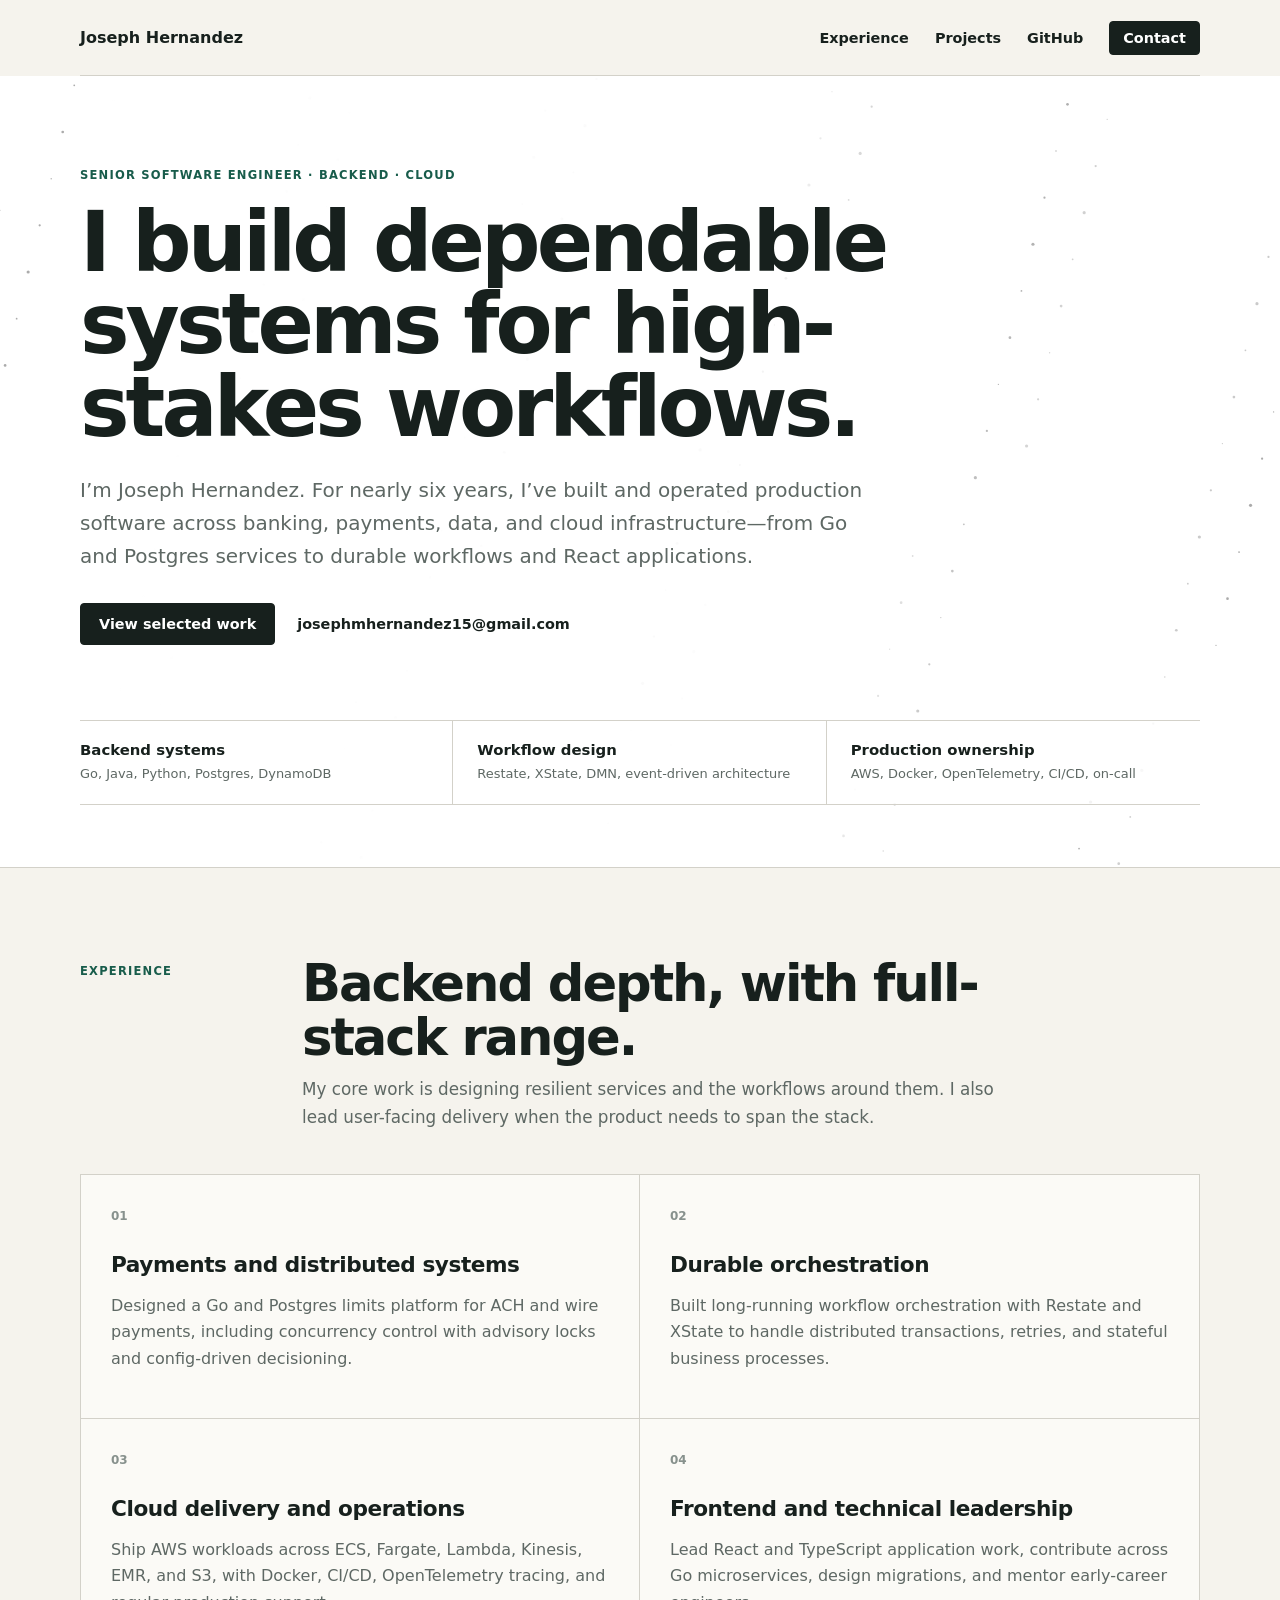
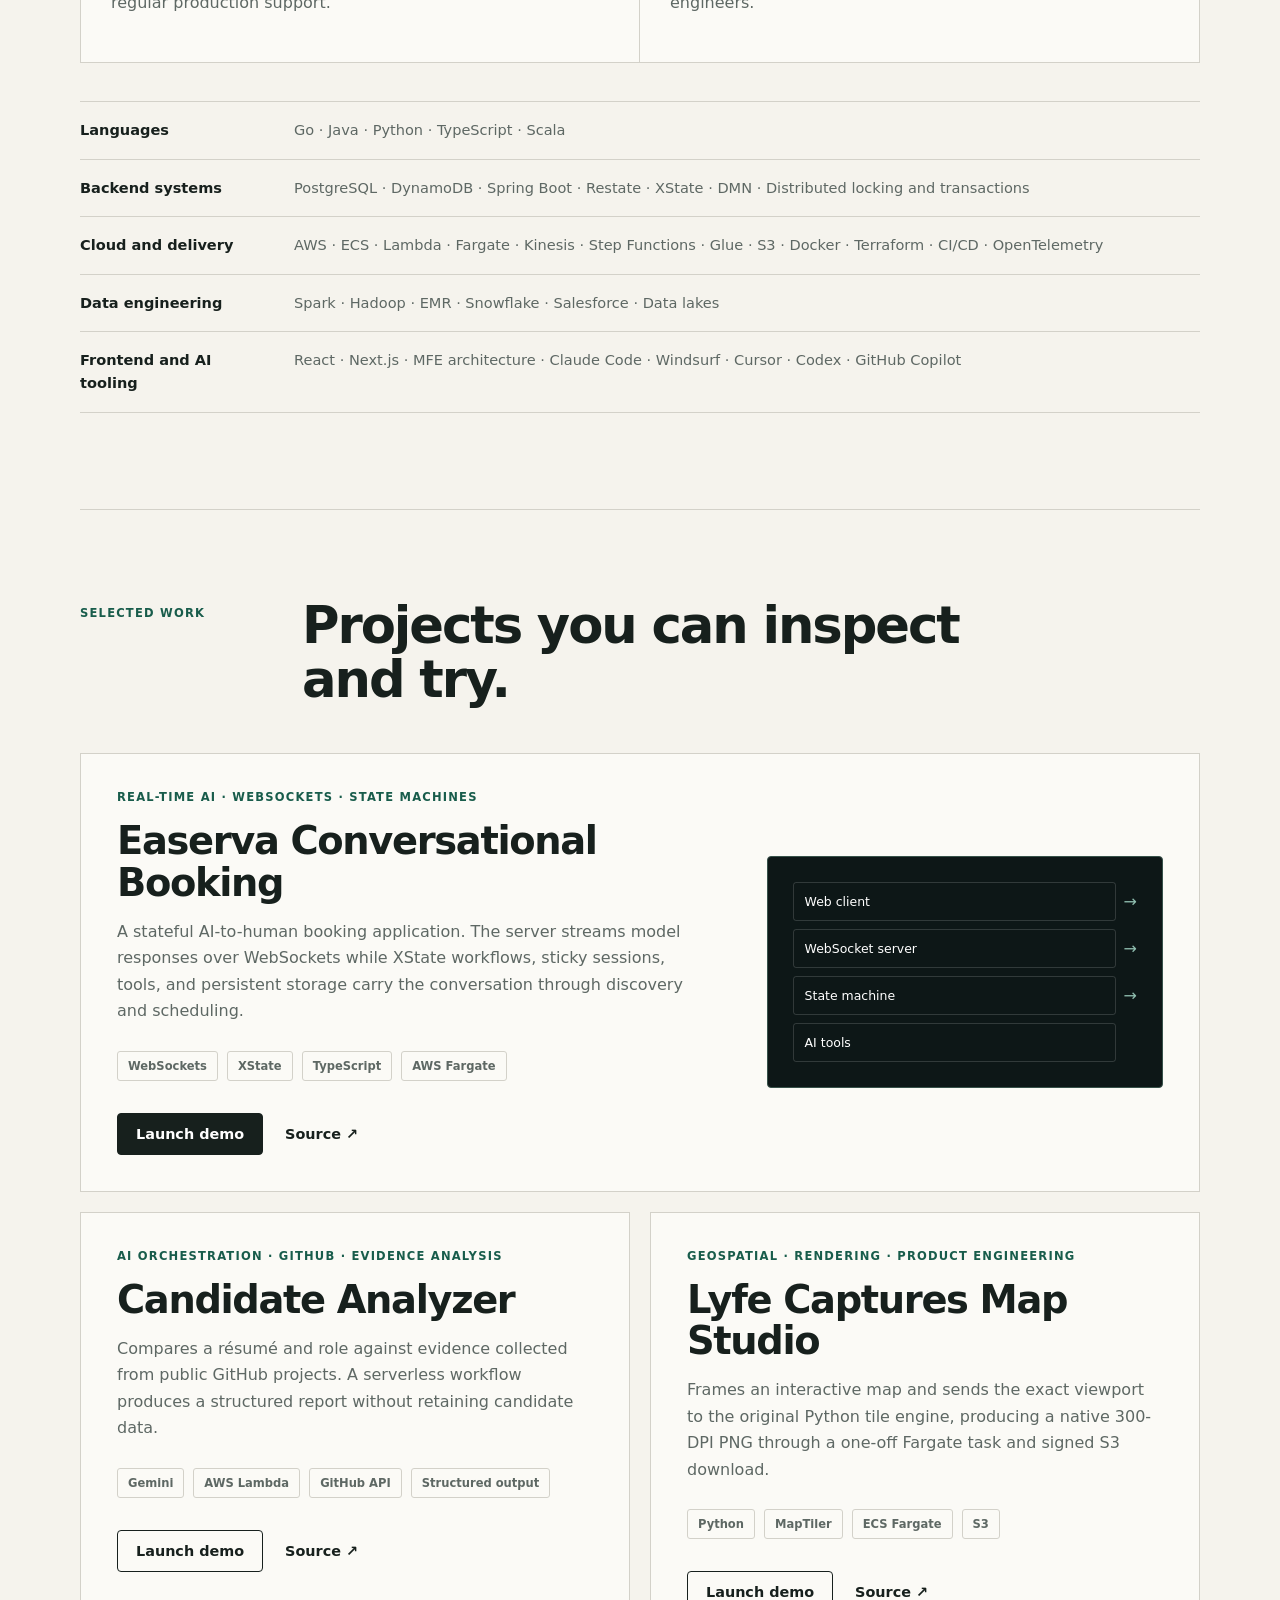
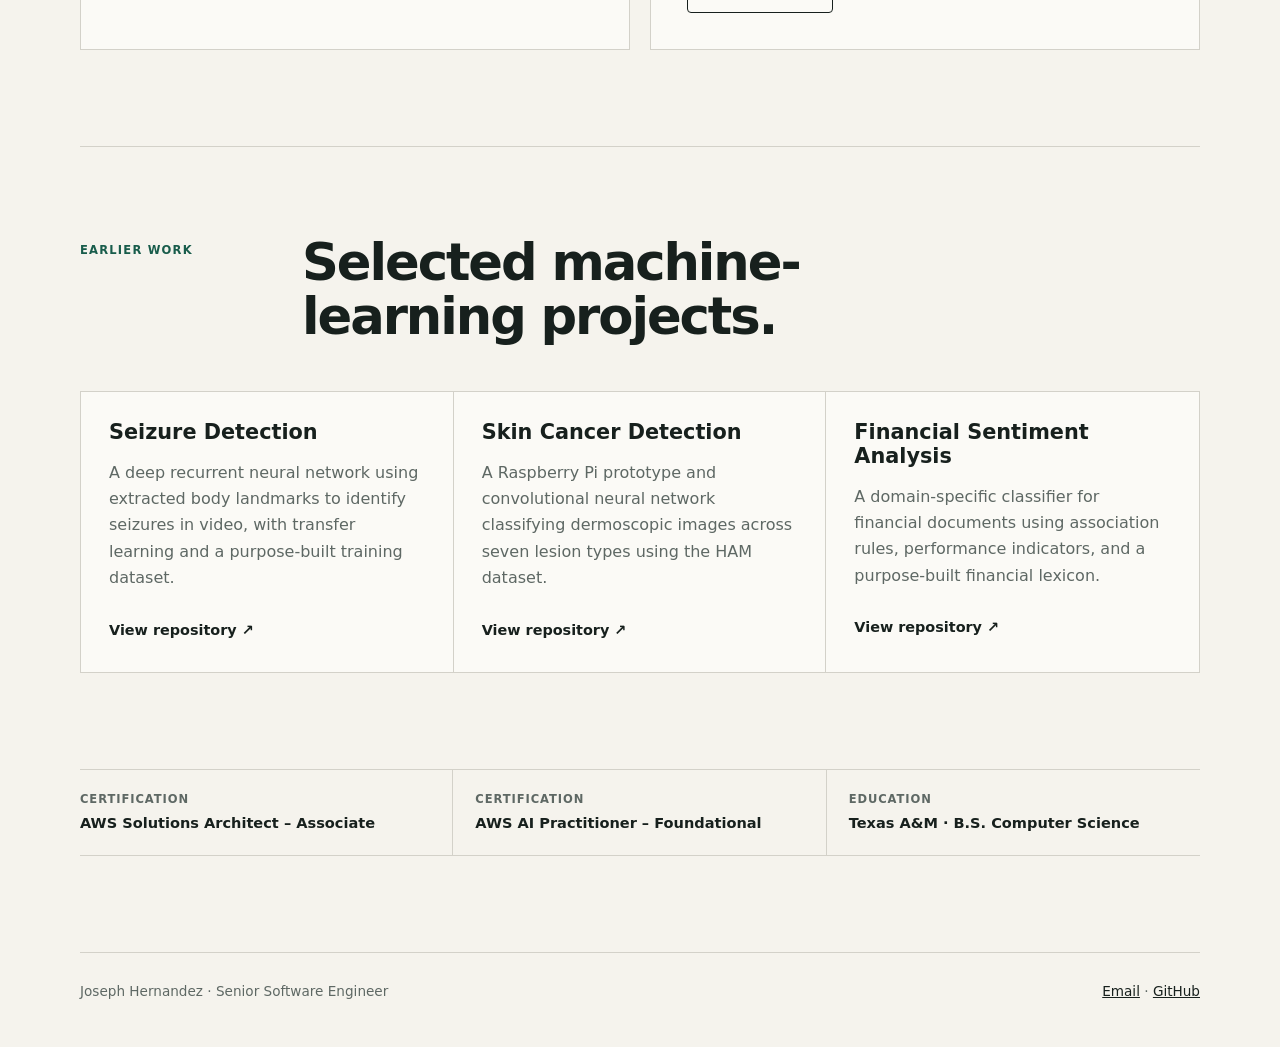
==== index.html @ 41a43540 "Improve portfolio contrast and mobile scanning" ====
<!doctype html>
<html lang="en">
<head>
  <meta charset="utf-8">
  <meta name="viewport" content="width=device-width,initial-scale=1">
  <meta name="description" content="Joseph Hernandez is a senior software engineer building dependable backend, distributed, and cloud systems for banking and payments.">
  <link rel="canonical" href="https://josephmhernandez.com/">
  <meta property="og:title" content="Joseph Hernandez — Senior Software Engineer">
  <meta property="og:description" content="Production backend systems, durable workflows, AWS architecture, and selected engineering projects.">
  <meta property="og:type" content="website">
  <meta property="og:url" content="https://josephmhernandez.com/">
  <title>Joseph Hernandez — Senior Software Engineer</title>
  <link rel="stylesheet" href="/assets/site.css">
  <link rel="stylesheet" href="/assets/site-tuning.css">
  <script src="/assets/stars.js" defer></script>
</head>
<body>
  <nav class="nav wrap">
    <a class="brand" href="/">Joseph Hernandez</a>
    <div class="nav-links">
      <a href="#experience">Experience</a>
      <a href="#work">Projects</a>
      <a href="https://github.com/josephmhernandez" target="_blank" rel="noreferrer">GitHub</a>
      <a class="button small" href="mailto:josephmhernandez15@gmail.com">Contact</a>
    </div>
  </nav>

  <main>
    <section class="hero-shell">
      <canvas id="starfield" aria-hidden="true"></canvas>
      <div class="hero wrap">
        <p class="eyebrow">SENIOR SOFTWARE ENGINEER · BACKEND · CLOUD</p>
        <h1>I build dependable systems for high-stakes workflows.</h1>
        <p class="lede">I’m Joseph Hernandez. For nearly six years, I’ve built and operated production software across banking, payments, data, and cloud infrastructure—from Go and Postgres services to durable workflows and React applications.</p>
        <div class="actions">
          <a class="button light" href="#work">View selected work</a>
          <a class="text-link light-link" href="mailto:josephmhernandez15@gmail.com">josephmhernandez15@gmail.com</a>
        </div>
        <div class="hero-facts" aria-label="Professional focus">
          <div><strong>Backend systems</strong><span>Go, Java, Python, Postgres, DynamoDB</span></div>
          <div><strong>Workflow design</strong><span>Restate, XState, DMN, event-driven architecture</span></div>
          <div><strong>Production ownership</strong><span>AWS, Docker, OpenTelemetry, CI/CD, on-call</span></div>
        </div>
      </div>
    </section>

    <section id="experience" class="experience wrap section">
      <div class="section-heading">
        <p class="eyebrow">EXPERIENCE</p>
        <div>
          <h2>Backend depth, with full-stack range.</h2>
          <p>My core work is designing resilient services and the workflows around them. I also lead user-facing delivery when the product needs to span the stack.</p>
        </div>
      </div>
      <div class="capability-grid">
        <article><span>01</span><h3>Payments and distributed systems</h3><p>Designed a Go and Postgres limits platform for ACH and wire payments, including concurrency control with advisory locks and config-driven decisioning.</p></article>
        <article><span>02</span><h3>Durable orchestration</h3><p>Built long-running workflow orchestration with Restate and XState to handle distributed transactions, retries, and stateful business processes.</p></article>
        <article><span>03</span><h3>Cloud delivery and operations</h3><p>Ship AWS workloads across ECS, Fargate, Lambda, Kinesis, EMR, and S3, with Docker, CI/CD, OpenTelemetry tracing, and regular production support.</p></article>
        <article><span>04</span><h3>Frontend and technical leadership</h3><p>Lead React and TypeScript application work, contribute across Go microservices, design migrations, and mentor early-career engineers.</p></article>
      </div>
      <div class="skills" aria-label="Technical skills">
        <div><strong>Languages</strong><span>Go · Java · Python · TypeScript · Scala</span></div>
        <div><strong>Backend systems</strong><span>PostgreSQL · DynamoDB · Spring Boot · Restate · XState · DMN · Distributed locking and transactions</span></div>
        <div><strong>Cloud and delivery</strong><span>AWS · ECS · Lambda · Fargate · Kinesis · Step Functions · Glue · S3 · Docker · Terraform · CI/CD · OpenTelemetry</span></div>
        <div><strong>Data engineering</strong><span>Spark · Hadoop · EMR · Snowflake · Salesforce · Data lakes</span></div>
        <div><strong>Frontend and AI tooling</strong><span>React · Next.js · MFE architecture · Claude Code · Windsurf · Cursor · Codex · GitHub Copilot</span></div>
      </div>
    </section>

    <section id="work" class="work wrap section">
      <div class="section-heading compact"><p class="eyebrow">SELECTED WORK</p><div><h2>Projects you can inspect and try.</h2></div></div>
      <div class="project-grid">
        <article class="project featured">
          <div class="project-copy">
            <p class="project-label">REAL-TIME AI · WEBSOCKETS · STATE MACHINES</p>
            <h3>Easerva Conversational Booking</h3>
            <p>A stateful AI-to-human booking application. The server streams model responses over WebSockets while XState workflows, sticky sessions, tools, and persistent storage carry the conversation through discovery and scheduling.</p>
            <ul class="tags"><li>WebSockets</li><li>XState</li><li>TypeScript</li><li>AWS Fargate</li></ul>
            <div class="project-actions"><a class="button" href="https://chat-demo.josephmhernandez.com/chat">Launch demo</a><a class="text-link" href="https://github.com/josephmhernandez/easerva-conversational-booking-demo">Source ↗</a></div>
          </div>
          <div class="system-view" aria-hidden="true"><span>Web client</span><i>→</i><span>WebSocket server</span><i>→</i><span>State machine</span><i>→</i><span>AI tools</span></div>
        </article>

        <article class="project">
          <p class="project-label">AI ORCHESTRATION · GITHUB · EVIDENCE ANALYSIS</p>
          <h3>Candidate Analyzer</h3>
          <p>Compares a résumé and role against evidence collected from public GitHub projects. A serverless workflow produces a structured report without retaining candidate data.</p>
          <ul class="tags"><li>Gemini</li><li>AWS Lambda</li><li>GitHub API</li><li>Structured output</li></ul>
          <div class="project-actions"><a class="button secondary" href="/demos/candidate/">Launch demo</a><a class="text-link" href="https://github.com/josephmhernandez/candidate-analyzer-demo">Source ↗</a></div>
        </article>

        <article class="project">
          <p class="project-label">GEOSPATIAL · RENDERING · PRODUCT ENGINEERING</p>
          <h3>Lyfe Captures Map Studio</h3>
          <p>Frames an interactive map and sends the exact viewport to the original Python tile engine, producing a native 300-DPI PNG through a one-off Fargate task and signed S3 download.</p>
          <ul class="tags"><li>Python</li><li>MapTiler</li><li>ECS Fargate</li><li>S3</li></ul>
          <div class="project-actions"><a class="button secondary" href="/demos/maps/">Launch demo</a><a class="text-link" href="https://github.com/josephmhernandez/map-poster-generator">Source ↗</a></div>
        </article>
      </div>
    </section>

    <section class="earlier wrap section">
      <div class="section-heading compact"><p class="eyebrow">EARLIER WORK</p><div><h2>Selected machine-learning projects.</h2></div></div>
      <div class="earlier-grid">
        <article><h3>Seizure Detection</h3><p>A deep recurrent neural network using extracted body landmarks to identify seizures in video, with transfer learning and a purpose-built training dataset.</p><a class="text-link" href="https://github.com/josephmhernandez/SeizureDetection">View repository ↗</a></article>
        <article><h3>Skin Cancer Detection</h3><p>A Raspberry Pi prototype and convolutional neural network classifying dermoscopic images across seven lesion types using the HAM dataset.</p><a class="text-link" href="https://github.com/josephmhernandez/SkinCancerDetection">View repository ↗</a></article>
        <article><h3>Financial Sentiment Analysis</h3><p>A domain-specific classifier for financial documents using association rules, performance indicators, and a purpose-built financial lexicon.</p><a class="text-link" href="https://github.com/josephmhernandez/FinancialSentimentAnalysis">View repository ↗</a></article>
      </div>
    </section>

    <section class="credentials wrap">
      <div><span>Certification</span><strong>AWS Solutions Architect – Associate</strong></div>
      <div><span>Certification</span><strong>AWS AI Practitioner – Foundational</strong></div>
      <div><span>Education</span><strong>Texas A&amp;M · B.S. Computer Science</strong></div>
    </section>
  </main>

  <footer class="wrap"><span>Joseph Hernandez · Senior Software Engineer</span><span><a href="mailto:josephmhernandez15@gmail.com">Email</a> · <a href="https://github.com/josephmhernandez">GitHub</a></span></footer>
</body>
</html>
---- assets/site.css ----
:root{--ink:#17201d;--paper:#f5f3ed;--card:#fbfaf6;--green:#185c4b;--navy:#0d1717;--line:#d3d1c9;--muted:#5e6864}
*{box-sizing:border-box}html{scroll-behavior:smooth}body{margin:0;background:var(--paper);color:var(--ink);font-family:Inter,ui-sans-serif,system-ui,-apple-system,BlinkMacSystemFont,"Segoe UI",sans-serif;-webkit-font-smoothing:antialiased}.wrap{width:min(1120px,calc(100% - 40px));margin-inline:auto}
.nav{height:76px;display:flex;align-items:center;justify-content:space-between;border-bottom:1px solid var(--line)}.brand{color:var(--ink);font-size:1rem;font-weight:750;text-decoration:none}.nav-links{display:flex;gap:26px;align-items:center}.nav-links a,.text-link{color:var(--ink);font-size:.9rem;font-weight:650;text-decoration:none}.nav-links a:hover,.text-link:hover{text-decoration:underline;text-underline-offset:4px}
.button{display:inline-flex;justify-content:center;padding:12px 18px;border:1px solid var(--ink);border-radius:4px;background:var(--ink);color:white!important;font-size:.9rem;font-weight:700;text-decoration:none!important;transition:background .18s ease,color .18s ease}.button:hover{background:var(--green)}.button.small{padding:8px 13px}.button.secondary{background:transparent;color:var(--ink)!important}.button.secondary:hover{background:var(--ink);color:white!important}.button.light{border-color:white;background:white;color:var(--navy)!important}.button.light:hover{background:#dfece7}
.hero-shell{position:relative;min-height:650px;overflow:hidden;background:radial-gradient(circle at 78% 22%,#1b3933 0,var(--navy) 43%,#091111 100%);color:white}#starfield{position:absolute;inset:0;width:100%;height:100%;opacity:.72}.hero{position:relative;z-index:1;padding:92px 0 62px}.eyebrow,.project-label{margin:0;color:var(--green);font-size:.72rem;font-weight:750;letter-spacing:.105em}.hero .eyebrow{color:#9dd2c2}h1,h2,h3{font-family:inherit}h1{max-width:940px;margin:20px 0 25px;font-size:clamp(3rem,6.5vw,5.8rem);font-weight:720;letter-spacing:-.047em;line-height:.99}.lede{max-width:785px;margin:0;color:#d2ddda;font-size:clamp(1.05rem,1.8vw,1.25rem);line-height:1.65}.actions,.project-actions{display:flex;align-items:center;gap:22px;margin-top:30px}.light-link{color:#e5efec!important}.hero-facts{display:grid;grid-template-columns:repeat(3,1fr);margin-top:75px;border-top:1px solid #ffffff32;border-bottom:1px solid #ffffff32}.hero-facts div{display:grid;gap:6px;padding:20px 24px;border-right:1px solid #ffffff32}.hero-facts div:first-child{padding-left:0}.hero-facts div:last-child{border:0}.hero-facts strong{font-size:.93rem}.hero-facts span{color:#aebdb8;font-size:.81rem;line-height:1.45}
.section{padding:96px 0}.section-heading{display:grid;grid-template-columns:180px 1fr;gap:42px;margin-bottom:42px}.section-heading h2{max-width:720px;margin:-8px 0 12px;font-size:clamp(2rem,4vw,3.55rem);letter-spacing:-.04em;line-height:1.06}.section-heading>div>p{max-width:720px;margin:0;color:var(--muted);font-size:1.05rem;line-height:1.65}.section-heading.compact{margin-bottom:35px}
.capability-grid{display:grid;grid-template-columns:1fr 1fr;border:1px solid var(--line)}.capability-grid article{min-height:230px;padding:30px;background:var(--card);border-right:1px solid var(--line);border-bottom:1px solid var(--line)}.capability-grid article:nth-child(2n){border-right:0}.capability-grid article:nth-child(n+3){border-bottom:0}.capability-grid article>span{color:#87918d;font-size:.75rem;font-weight:700}.capability-grid h3{margin:28px 0 12px;font-size:1.35rem;letter-spacing:-.02em}.capability-grid p,.project p:not(.project-label),.earlier-grid p{color:var(--muted);line-height:1.65}.skills{margin-top:30px;border-top:1px solid var(--line)}.skills div{display:grid;grid-template-columns:190px 1fr;gap:20px;padding:14px 0;border-bottom:1px solid var(--line);font-size:.91rem}.skills span{color:var(--muted)}
.work{border-top:1px solid var(--line)}.project-grid{display:grid;grid-template-columns:1fr 1fr;gap:16px}.project{position:relative;min-height:400px;padding:34px;border:1px solid var(--line);background:var(--card)}.project.featured{grid-column:1/-1;display:grid;grid-template-columns:1.2fr .8fr;gap:55px;min-height:430px}.project h3{margin:16px 0;font-size:clamp(1.7rem,3vw,2.65rem);letter-spacing:-.035em;line-height:1.08}.tags{display:flex;flex-wrap:wrap;gap:8px;margin:24px 0 0;padding:0;list-style:none}.tags li{padding:7px 9px;border:1px solid var(--line);border-radius:3px;color:var(--muted);font-size:.72rem;font-weight:650}.system-view{align-self:center;display:grid;grid-template-columns:1fr auto;gap:8px;align-items:center;padding:25px;border:1px solid #37524a;border-radius:4px;background:var(--navy);color:white}.system-view span{padding:11px;border:1px solid #ffffff26;border-radius:3px;font-size:.78rem}.system-view i{color:#8fbeaf;font-style:normal}
.earlier{border-top:1px solid var(--line)}.earlier-grid{display:grid;grid-template-columns:repeat(3,1fr);border:1px solid var(--line)}.earlier-grid article{min-height:280px;padding:28px;background:var(--card);border-right:1px solid var(--line)}.earlier-grid article:last-child{border:0}.earlier-grid h3{margin:0 0 15px;font-size:1.3rem}.earlier-grid .text-link{display:inline-block;margin-top:14px}
.credentials{display:grid;grid-template-columns:repeat(3,1fr);margin-bottom:96px;border-top:1px solid var(--line);border-bottom:1px solid var(--line)}.credentials div{display:grid;gap:7px;padding:22px;border-right:1px solid var(--line)}.credentials div:first-child{padding-left:0}.credentials div:last-child{border:0}.credentials span{color:var(--muted);font-size:.72rem;font-weight:700;text-transform:uppercase;letter-spacing:.08em}.credentials strong{font-size:.91rem;line-height:1.4}footer{display:flex;justify-content:space-between;padding:30px 0 48px;border-top:1px solid var(--line);color:var(--muted);font-size:.85rem}footer a{color:var(--ink)}
@media(max-width:780px){.nav-links>a:not(.button){display:none}.hero-shell{min-height:auto}.hero{padding:72px 0 45px}h1{font-size:clamp(2.7rem,13vw,4.2rem)}.hero-facts,.capability-grid,.project-grid,.earlier-grid,.credentials{grid-template-columns:1fr}.hero-facts div,.hero-facts div:first-child{padding:17px 0;border-right:0;border-bottom:1px solid #ffffff32}.hero-facts div:last-child{border-bottom:0}.section{padding:70px 0}.section-heading{grid-template-columns:1fr;gap:22px}.capability-grid article,.capability-grid article:nth-child(2n),.capability-grid article:nth-child(n+3){border-right:0;border-bottom:1px solid var(--line)}.capability-grid article:last-child{border-bottom:0}.skills div{grid-template-columns:1fr;gap:6px}.project.featured{grid-column:auto;display:block}.system-view{margin-top:36px}.earlier-grid article{min-height:auto;border-right:0;border-bottom:1px solid var(--line)}.credentials div,.credentials div:first-child{padding:18px 0;border-right:0;border-bottom:1px solid var(--line)}.credentials div:last-child{border-bottom:0}}
@media(max-width:520px){.wrap{width:min(100% - 28px,1120px)}.brand{font-size:.9rem}.actions,.project-actions{align-items:flex-start;flex-direction:column;gap:15px}.project{min-height:auto;padding:26px}.system-view{grid-template-columns:1fr}.system-view i{transform:rotate(90deg);justify-self:center}footer{flex-direction:column;gap:12px}}
@media(prefers-reduced-motion:reduce){html{scroll-behavior:auto}}
---- assets/site-tuning.css ----
.hero-shell {
  min-height: 650px;
  background: #fff;
  color: var(--ink);
  border-bottom: 1px solid var(--line);
}

#starfield {
  opacity: .58;
}

.hero {
  background: linear-gradient(90deg, #fff 0, #fffffff2 56%, #ffffff33 84%, transparent 100%);
}

.hero .eyebrow {
  color: var(--green);
}

.lede {
  color: var(--muted);
}

.light-link {
  color: var(--ink) !important;
}

.button.light {
  border-color: var(--ink);
  background: var(--ink);
  color: #fff !important;
}

.button.light:hover {
  background: var(--green);
}

.hero-facts {
  border-color: var(--line);
  background: #ffffffd9;
}

.hero-facts div {
  border-color: var(--line);
}

.hero-facts span {
  color: var(--muted);
}

.skills {
  margin-top: 38px;
}

.skills div {
  gap: 24px;
  padding: 17px 0;
  line-height: 1.55;
}

.project-grid {
  gap: 20px;
}

.project {
  padding: 36px;
}

.project p:not(.project-label) {
  margin: 0;
}

.tags {
  gap: 9px;
  margin-top: 26px;
}

.tags li {
  padding: 7px 10px;
}

.project-actions {
  margin-top: 32px;
}

@media (max-width: 780px) {
  .nav-links > a:not(.button) {
    display: inline;
  }

  .nav-links a[href="#experience"] {
    display: none;
  }

  .nav-links {
    gap: 16px;
  }

  .hero {
    padding: 68px 0 46px;
    background: #ffffffe8;
  }

  h1 {
    line-height: 1.01;
  }

  .lede {
    font-size: 1.05rem;
  }

  .hero-facts {
    margin-top: 54px;
  }

  .hero-facts div,
  .hero-facts div:first-child {
    padding: 18px 0;
    border-color: var(--line);
  }

  .section {
    padding: 72px 0;
  }

  .section-heading {
    gap: 22px;
    margin-bottom: 36px;
  }

  .section-heading h2 {
    margin: 0;
    font-size: 2.25rem;
  }

  .capability-grid article,
  .capability-grid article:nth-child(2n),
  .capability-grid article:nth-child(n+3) {
    min-height: auto;
    padding: 28px;
  }

  .capability-grid h3 {
    margin-top: 20px;
  }

  .skills {
    margin-top: 34px;
  }

  .skills div {
    gap: 7px;
    padding: 18px 0;
    line-height: 1.6;
  }

  .project-grid {
    gap: 18px;
  }

  .project {
    min-height: auto;
    padding: 30px;
  }

  .project p:not(.project-label) {
    font-size: .95rem;
  }

  .tags {
    margin-top: 24px;
  }

  .project-actions {
    margin-top: 28px;
  }

  .system-view {
    margin-top: 38px;
  }

  .earlier-grid article {
    padding: 28px;
  }
}

@media (max-width: 520px) {
  .wrap {
    width: min(100% - 30px, 1120px);
  }

  .nav {
    height: 68px;
  }

  .brand {
    font-size: .88rem;
  }

  .nav-links {
    gap: 12px;
  }

  .nav-links a[href="https://github.com/josephmhernandez"] {
    display: none;
  }

  .nav-links a {
    font-size: .82rem;
  }

  .hero {
    padding-top: 58px;
  }

  .hero .eyebrow,
  .project-label {
    line-height: 1.55;
  }

  h1 {
    margin-top: 16px;
    font-size: clamp(2.55rem, 12.5vw, 3.55rem);
  }

  .actions,
  .project-actions {
    align-items: stretch;
    gap: 14px;
  }

  .actions .text-link,
  .project-actions .text-link {
    padding: 4px 0;
  }

  .button {
    width: 100%;
  }

  .section {
    padding: 62px 0;
  }

  .section-heading h2 {
    font-size: 2rem;
  }

  .project {
    padding: 25px;
  }

  .project h3 {
    font-size: 1.75rem;
  }

  .earlier-grid article {
    padding: 25px;
  }

  .credentials {
    margin-bottom: 70px;
  }

  footer {
    line-height: 1.55;
  }
}
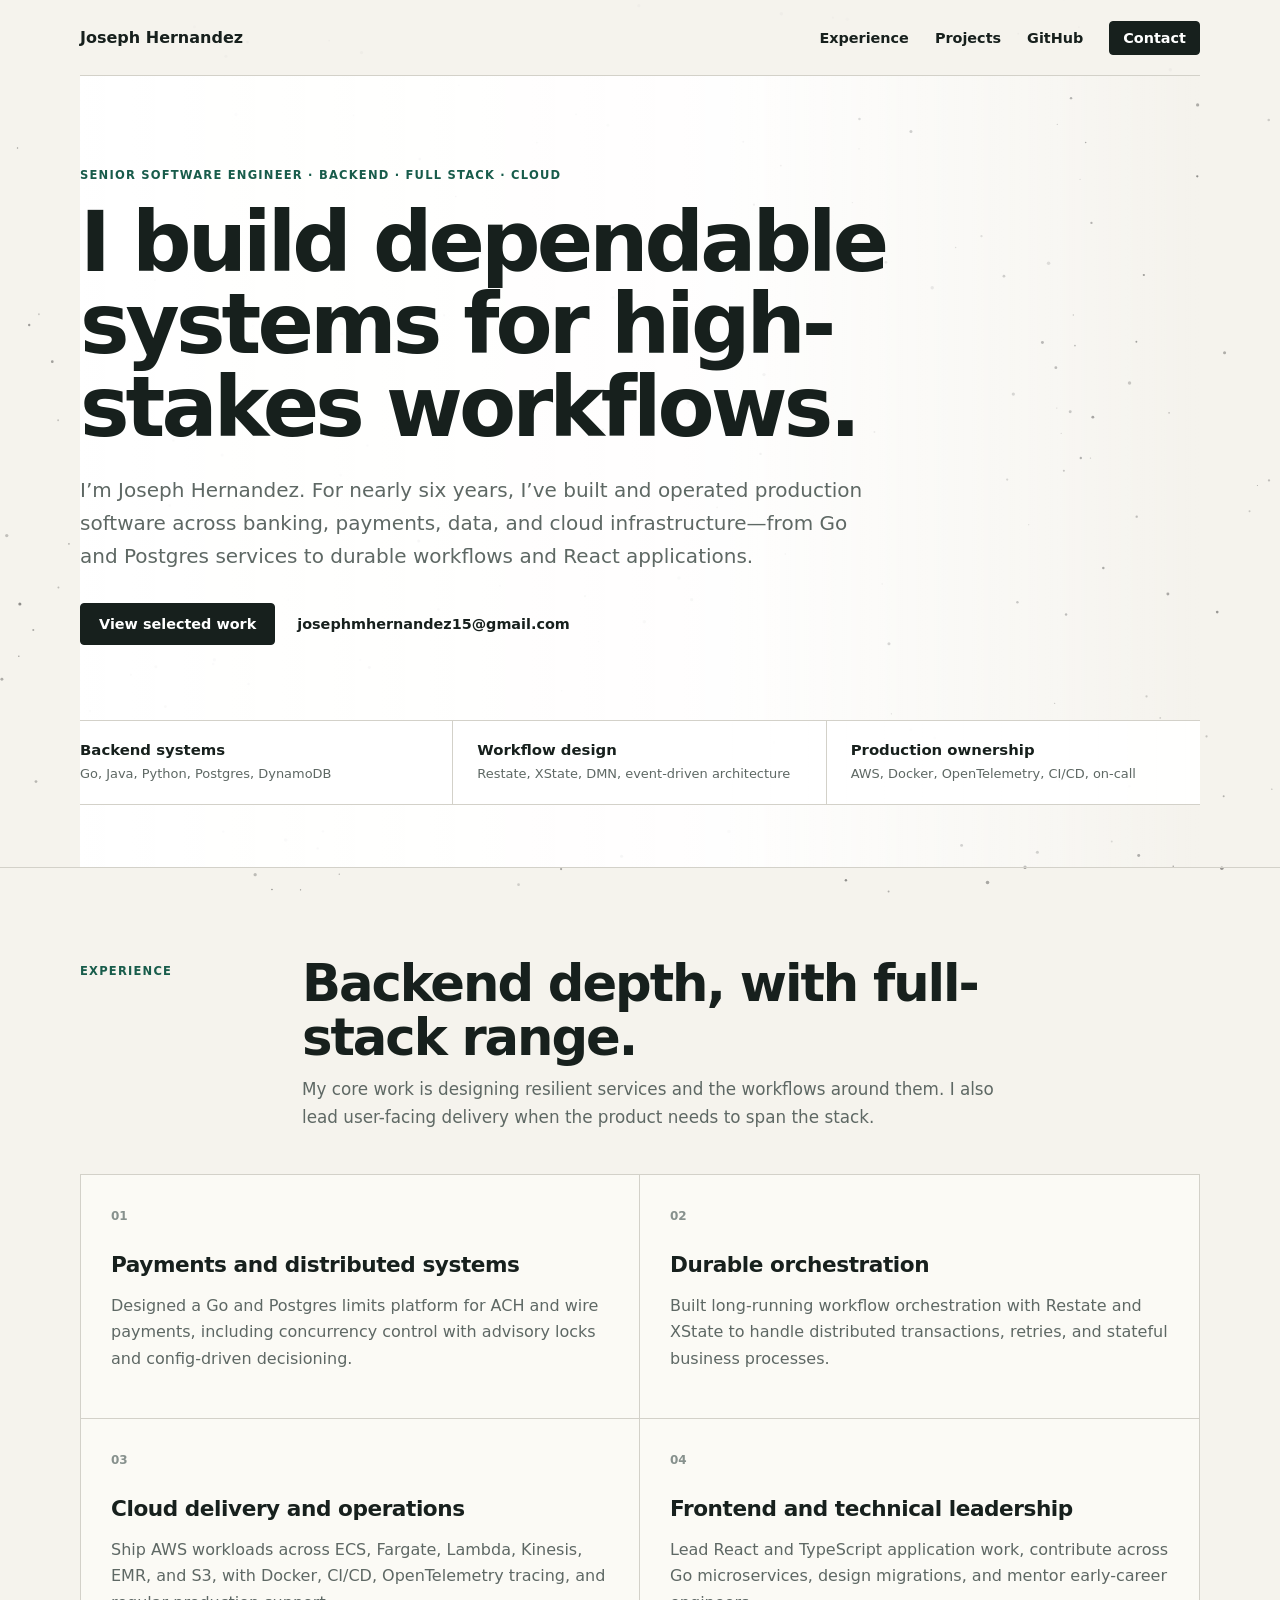
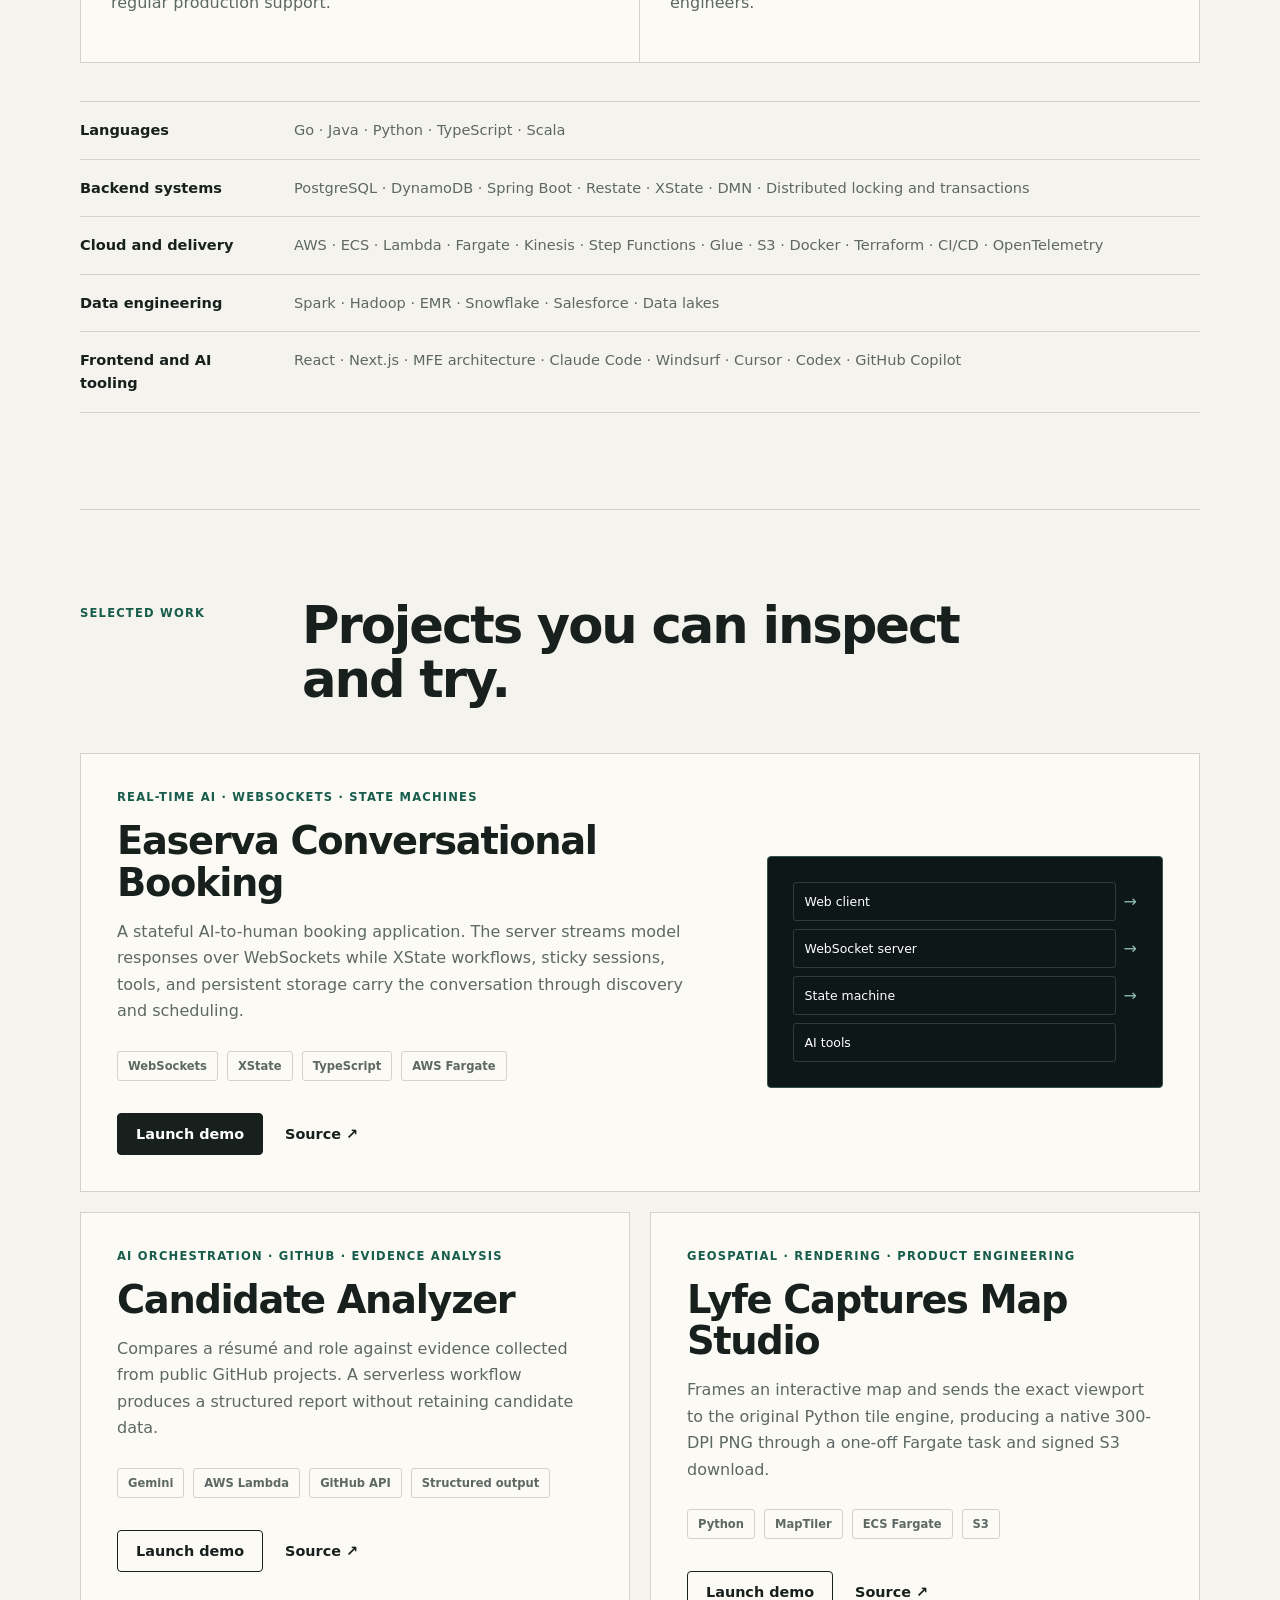
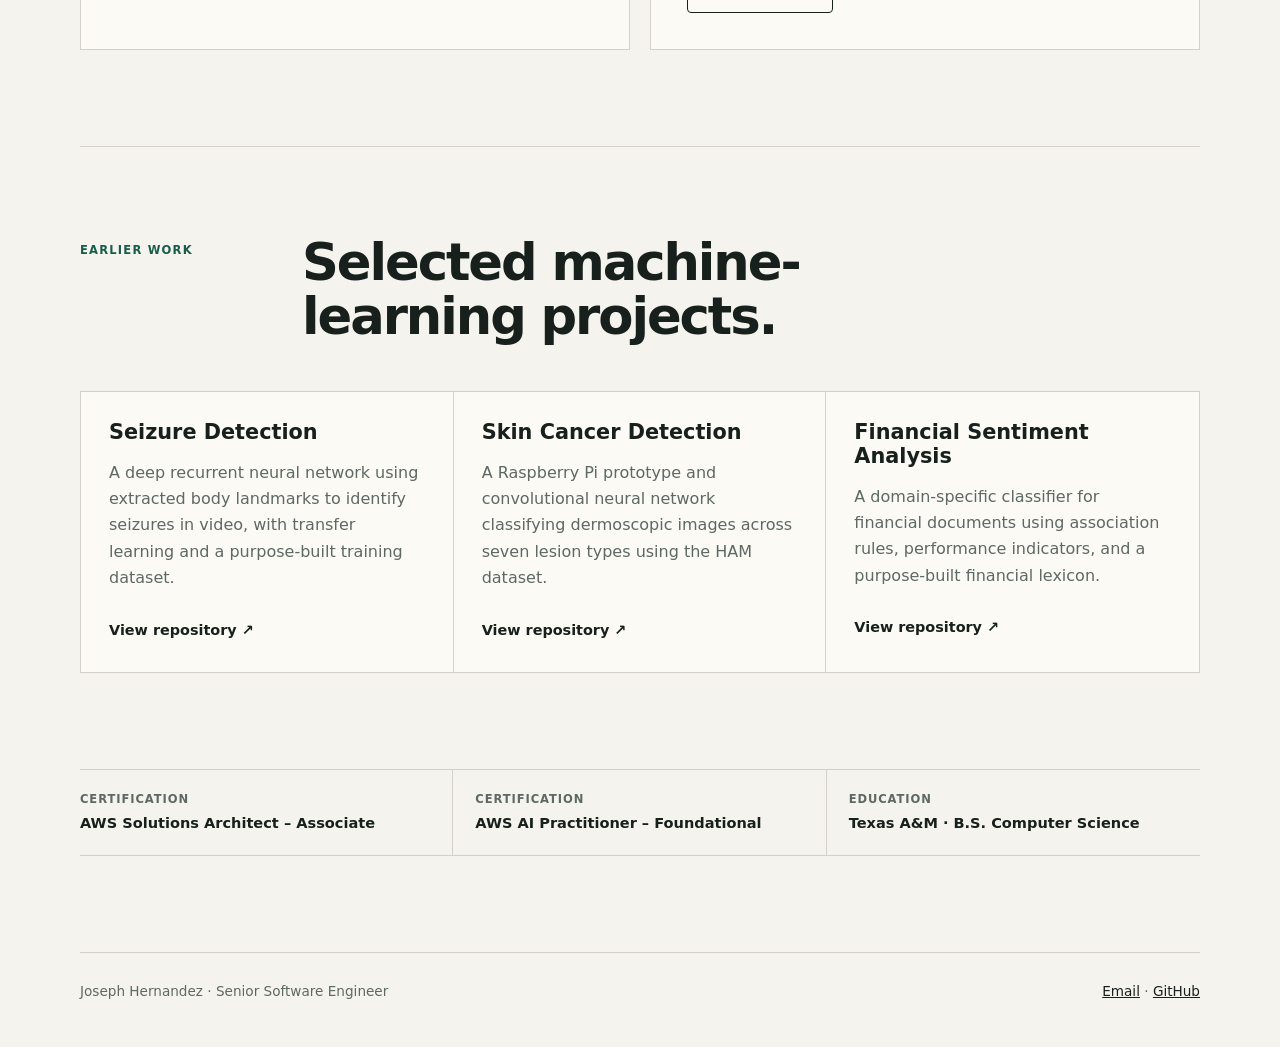
==== commit 6ae3f7c2: "Extend animated starfield across portfolio" ====
--- a/index.html
+++ b/index.html
@@ -15,6 +15,7 @@
   <script src="/assets/stars.js" defer></script>
 </head>
 <body>
+  <canvas id="starfield" aria-hidden="true"></canvas>
   <nav class="nav wrap">
     <a class="brand" href="/">Joseph Hernandez</a>
     <div class="nav-links">
@@ -27,9 +28,8 @@
 
   <main>
     <section class="hero-shell">
-      <canvas id="starfield" aria-hidden="true"></canvas>
       <div class="hero wrap">
-        <p class="eyebrow">SENIOR SOFTWARE ENGINEER · BACKEND · CLOUD</p>
+        <p class="eyebrow">SENIOR SOFTWARE ENGINEER · BACKEND · FULL STACK · CLOUD</p>
         <h1>I build dependable systems for high-stakes workflows.</h1>
         <p class="lede">I’m Joseph Hernandez. For nearly six years, I’ve built and operated production software across banking, payments, data, and cloud infrastructure—from Go and Postgres services to durable workflows and React applications.</p>
         <div class="actions">
--- a/assets/site-tuning.css
+++ b/assets/site-tuning.css
@@ -1,16 +1,33 @@
 .hero-shell {
   min-height: 650px;
-  background: #fff;
+  background: transparent;
   color: var(--ink);
   border-bottom: 1px solid var(--line);
 }
 
 #starfield {
-  opacity: .58;
+  position: fixed;
+  inset: 0;
+  z-index: 0;
+  width: 100vw;
+  height: 100vh;
+  opacity: .52;
+  pointer-events: none;
+}
+
+.nav,
+main,
+footer {
+  position: relative;
+  z-index: 1;
+}
+
+.nav {
+  background: #f5f3edf0;
 }
 
 .hero {
-  background: linear-gradient(90deg, #fff 0, #fffffff2 56%, #ffffff33 84%, transparent 100%);
+  background: linear-gradient(90deg, #fffffff5 0, #ffffffe8 58%, #ffffff5c 86%, transparent 100%);
 }
 
 .hero .eyebrow {
@@ -37,7 +54,19 @@
 
 .hero-facts {
   border-color: var(--line);
-  background: #ffffffd9;
+  background: #fffffff0;
+}
+
+.capability-grid article,
+.project,
+.earlier-grid article {
+  background: #fbfaf6f2;
+}
+
+.skills,
+.credentials,
+footer {
+  background: #f5f3ede8;
 }
 
 .hero-facts div {
@@ -98,7 +127,7 @@
 
   .hero {
     padding: 68px 0 46px;
-    background: #ffffffe8;
+    background: #fffffff0;
   }
 
   h1 {
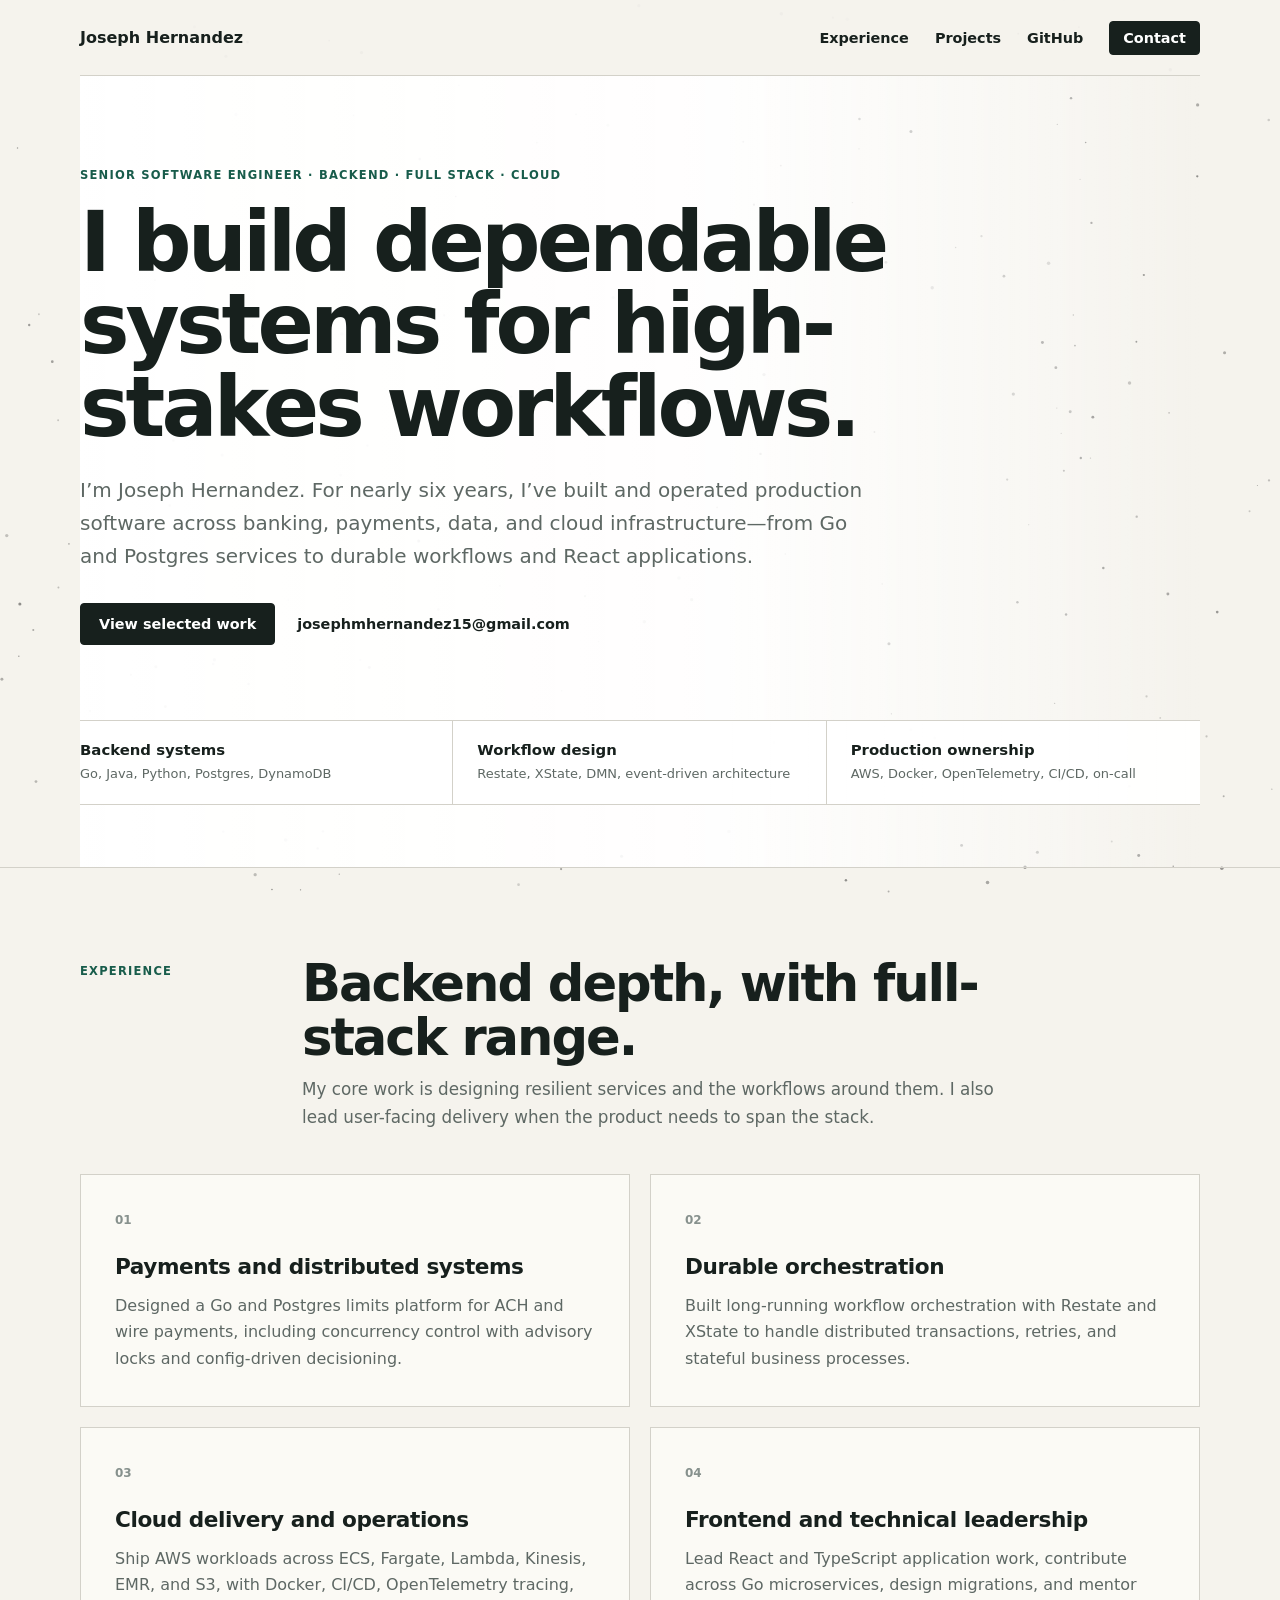
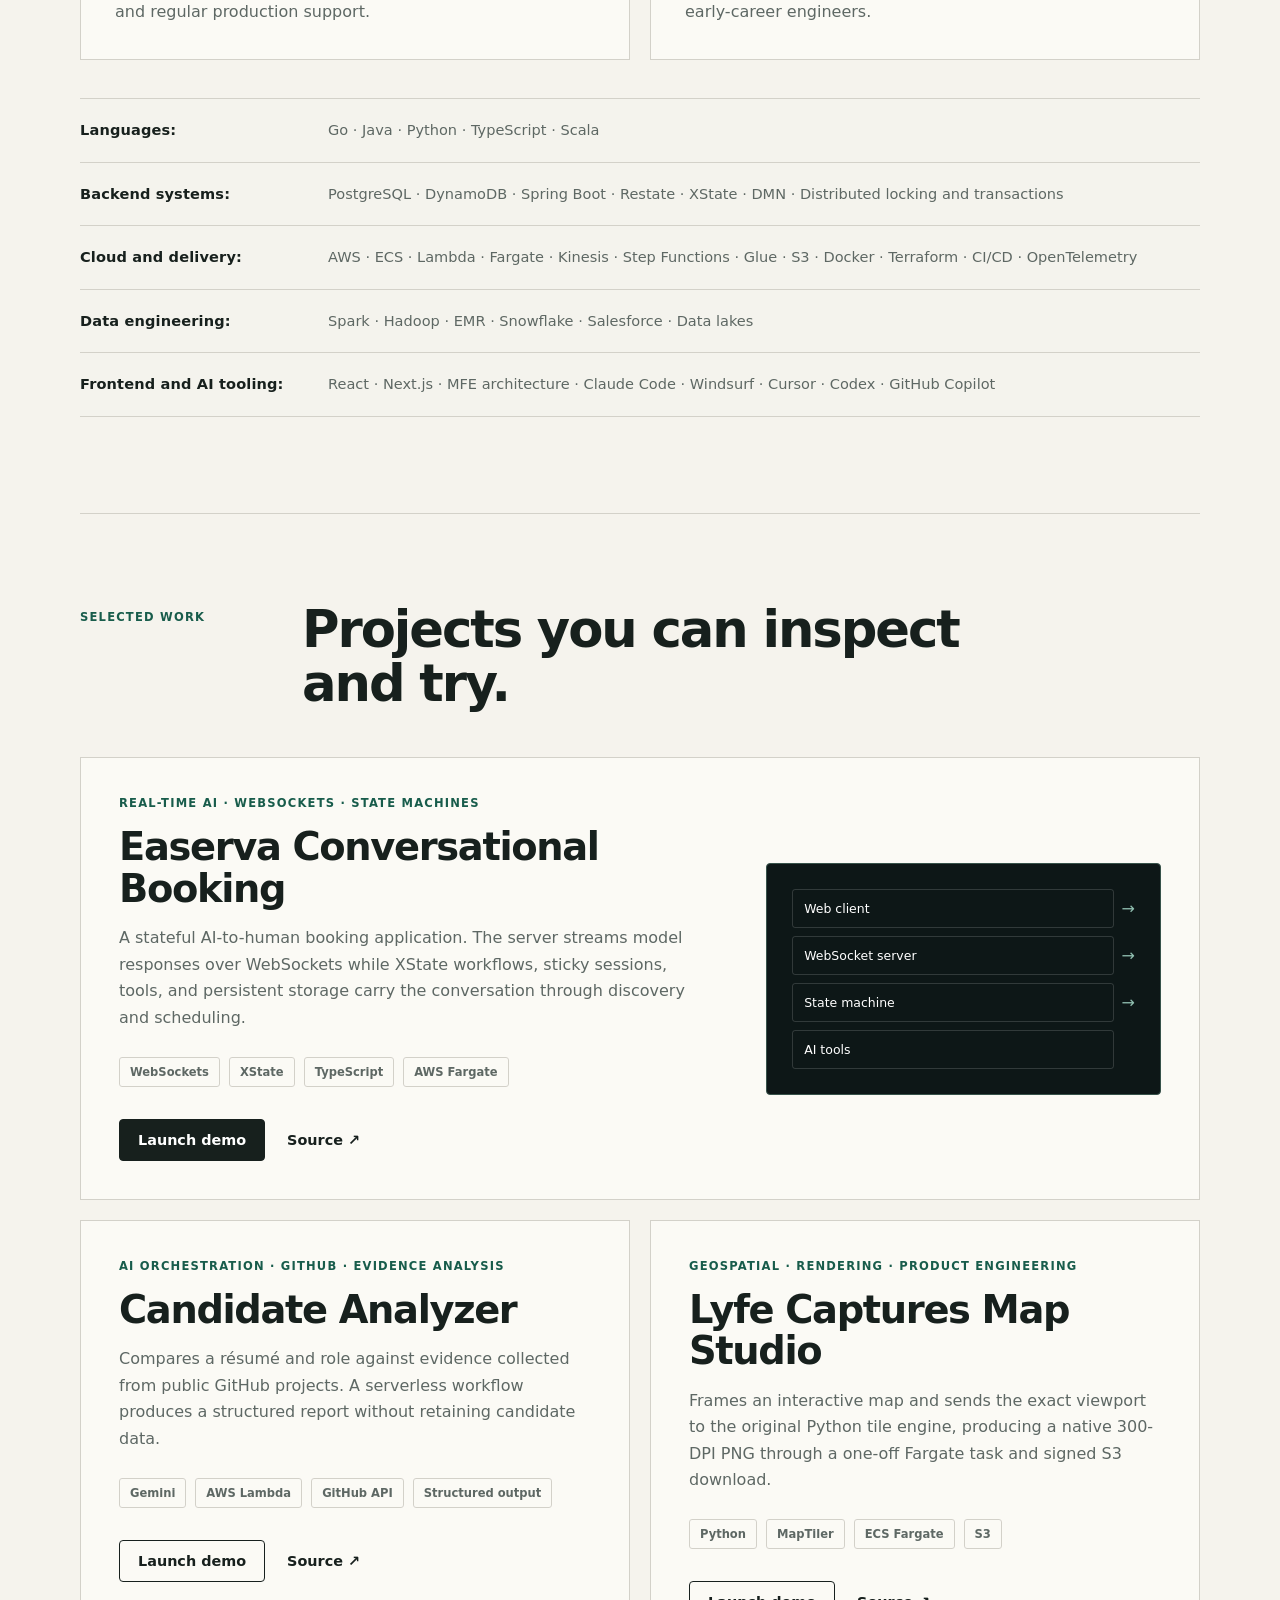
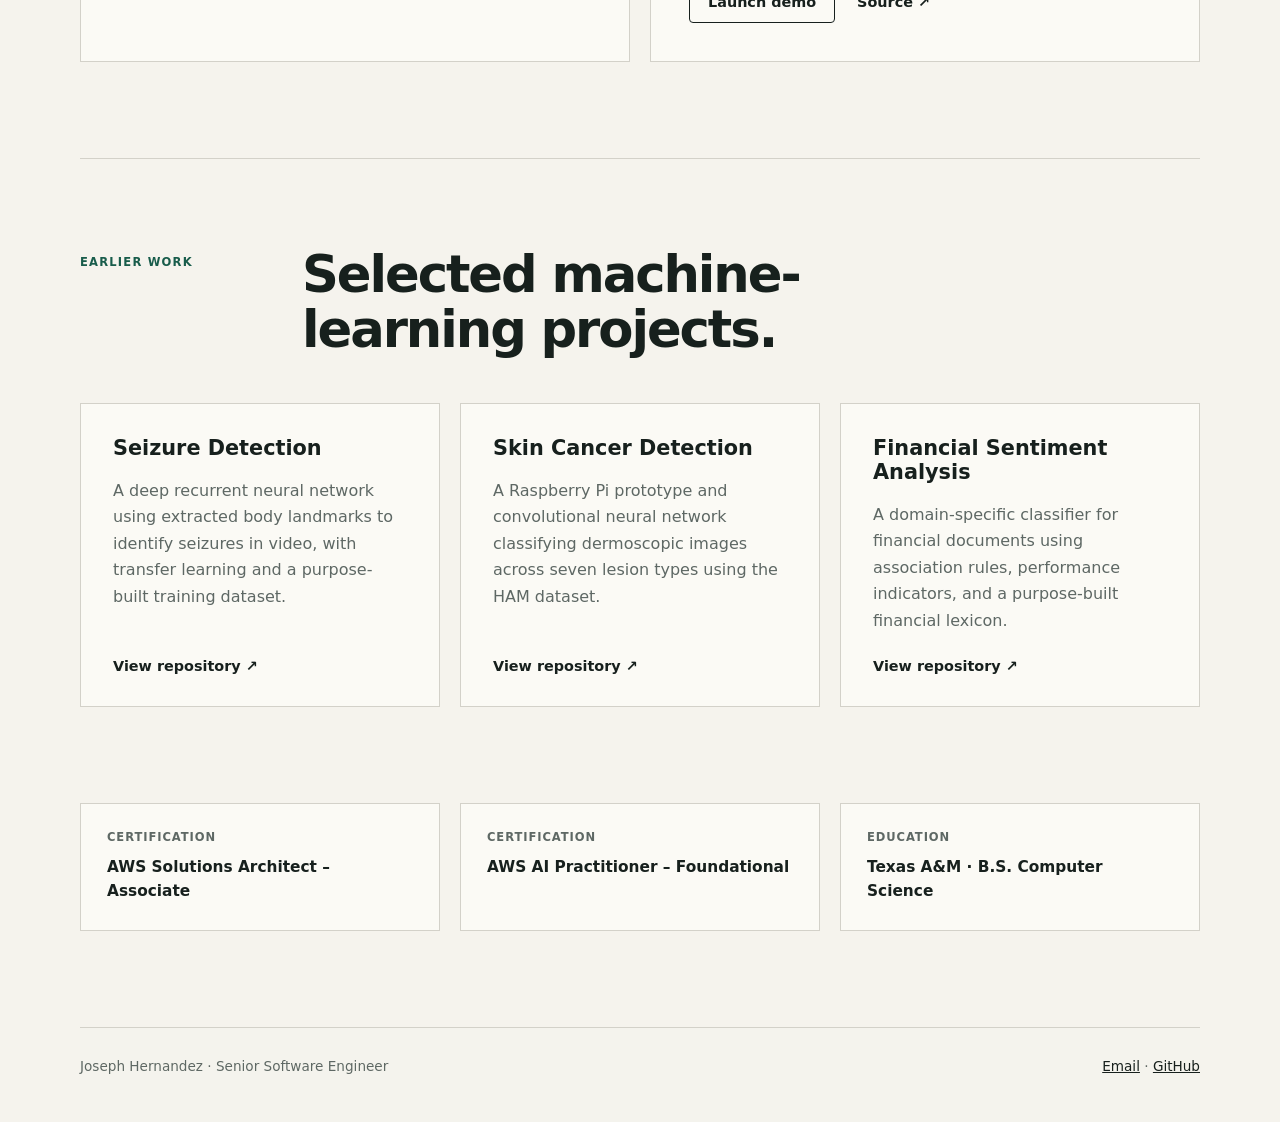
==== commit c9ce201d: "Improve card and skills spacing" ====
--- a/index.html
+++ b/index.html
@@ -59,11 +59,11 @@
         <article><span>04</span><h3>Frontend and technical leadership</h3><p>Lead React and TypeScript application work, contribute across Go microservices, design migrations, and mentor early-career engineers.</p></article>
       </div>
       <div class="skills" aria-label="Technical skills">
-        <div><strong>Languages</strong><span>Go · Java · Python · TypeScript · Scala</span></div>
-        <div><strong>Backend systems</strong><span>PostgreSQL · DynamoDB · Spring Boot · Restate · XState · DMN · Distributed locking and transactions</span></div>
-        <div><strong>Cloud and delivery</strong><span>AWS · ECS · Lambda · Fargate · Kinesis · Step Functions · Glue · S3 · Docker · Terraform · CI/CD · OpenTelemetry</span></div>
-        <div><strong>Data engineering</strong><span>Spark · Hadoop · EMR · Snowflake · Salesforce · Data lakes</span></div>
-        <div><strong>Frontend and AI tooling</strong><span>React · Next.js · MFE architecture · Claude Code · Windsurf · Cursor · Codex · GitHub Copilot</span></div>
+        <div><strong>Languages:</strong><span>Go · Java · Python · TypeScript · Scala</span></div>
+        <div><strong>Backend systems:</strong><span>PostgreSQL · DynamoDB · Spring Boot · Restate · XState · DMN · Distributed locking and transactions</span></div>
+        <div><strong>Cloud and delivery:</strong><span>AWS · ECS · Lambda · Fargate · Kinesis · Step Functions · Glue · S3 · Docker · Terraform · CI/CD · OpenTelemetry</span></div>
+        <div><strong>Data engineering:</strong><span>Spark · Hadoop · EMR · Snowflake · Salesforce · Data lakes</span></div>
+        <div><strong>Frontend and AI tooling:</strong><span>React · Next.js · MFE architecture · Claude Code · Windsurf · Cursor · Codex · GitHub Copilot</span></div>
       </div>
     </section>
 
--- a/assets/site-tuning.css
+++ b/assets/site-tuning.css
@@ -63,6 +63,26 @@
   background: #fbfaf6f2;
 }
 
+.capability-grid {
+  gap: 20px;
+  border: 0;
+}
+
+.capability-grid article,
+.capability-grid article:nth-child(2n),
+.capability-grid article:nth-child(n+3) {
+  padding: 34px;
+  border: 1px solid var(--line);
+}
+
+.capability-grid h3 {
+  margin: 26px 0 14px;
+}
+
+.capability-grid p {
+  margin: 0;
+}
+
 .skills,
 .credentials,
 footer {
@@ -82,9 +102,19 @@
 }
 
 .skills div {
-  gap: 24px;
-  padding: 17px 0;
+  grid-template-columns: 210px minmax(0, 1fr);
+  gap: 38px;
+  padding: 20px 0;
   line-height: 1.55;
+}
+
+.skills strong {
+  display: block;
+  letter-spacing: .01em;
+}
+
+.skills span {
+  display: block;
 }
 
 .project-grid {
@@ -92,7 +122,7 @@
 }
 
 .project {
-  padding: 36px;
+  padding: 38px;
 }
 
 .project p:not(.project-label) {
@@ -110,6 +140,55 @@
 
 .project-actions {
   margin-top: 32px;
+}
+
+.earlier-grid {
+  gap: 20px;
+  border: 0;
+}
+
+.earlier-grid article,
+.earlier-grid article:last-child {
+  display: flex;
+  min-height: 300px;
+  padding: 32px;
+  flex-direction: column;
+  border: 1px solid var(--line);
+}
+
+.earlier-grid h3 {
+  margin-bottom: 18px;
+}
+
+.earlier-grid p {
+  margin: 0;
+}
+
+.earlier-grid .text-link {
+  margin-top: auto;
+  padding-top: 24px;
+}
+
+.credentials {
+  gap: 20px;
+  border: 0;
+  background: transparent;
+}
+
+.credentials div,
+.credentials div:first-child,
+.credentials div:last-child {
+  min-height: 124px;
+  padding: 26px;
+  align-content: start;
+  gap: 12px;
+  border: 1px solid var(--line);
+  background: #fbfaf6f2;
+}
+
+.credentials strong {
+  font-size: .96rem;
+  line-height: 1.55;
 }
 
 @media (max-width: 780px) {
@@ -167,6 +246,11 @@
   .capability-grid article:nth-child(n+3) {
     min-height: auto;
     padding: 28px;
+    border: 1px solid var(--line);
+  }
+
+  .capability-grid {
+    gap: 16px;
   }
 
   .capability-grid h3 {
@@ -178,11 +262,16 @@
   }
 
   .skills div {
+    grid-template-columns: 1fr;
     gap: 7px;
     padding: 18px 0;
     line-height: 1.6;
   }
 
+  .skills strong {
+    margin-bottom: 4px;
+  }
+
   .project-grid {
     gap: 18px;
   }
@@ -210,6 +299,28 @@
 
   .earlier-grid article {
     padding: 28px;
+  }
+
+  .earlier-grid {
+    gap: 16px;
+  }
+
+  .earlier-grid article,
+  .earlier-grid article:last-child {
+    min-height: 250px;
+    border: 1px solid var(--line);
+  }
+
+  .credentials {
+    gap: 14px;
+  }
+
+  .credentials div,
+  .credentials div:first-child,
+  .credentials div:last-child {
+    min-height: auto;
+    padding: 24px;
+    border: 1px solid var(--line);
   }
 }
 
@@ -287,6 +398,11 @@
     padding: 25px;
   }
 
+  .earlier-grid article,
+  .earlier-grid article:last-child {
+    min-height: auto;
+  }
+
   .credentials {
     margin-bottom: 70px;
   }
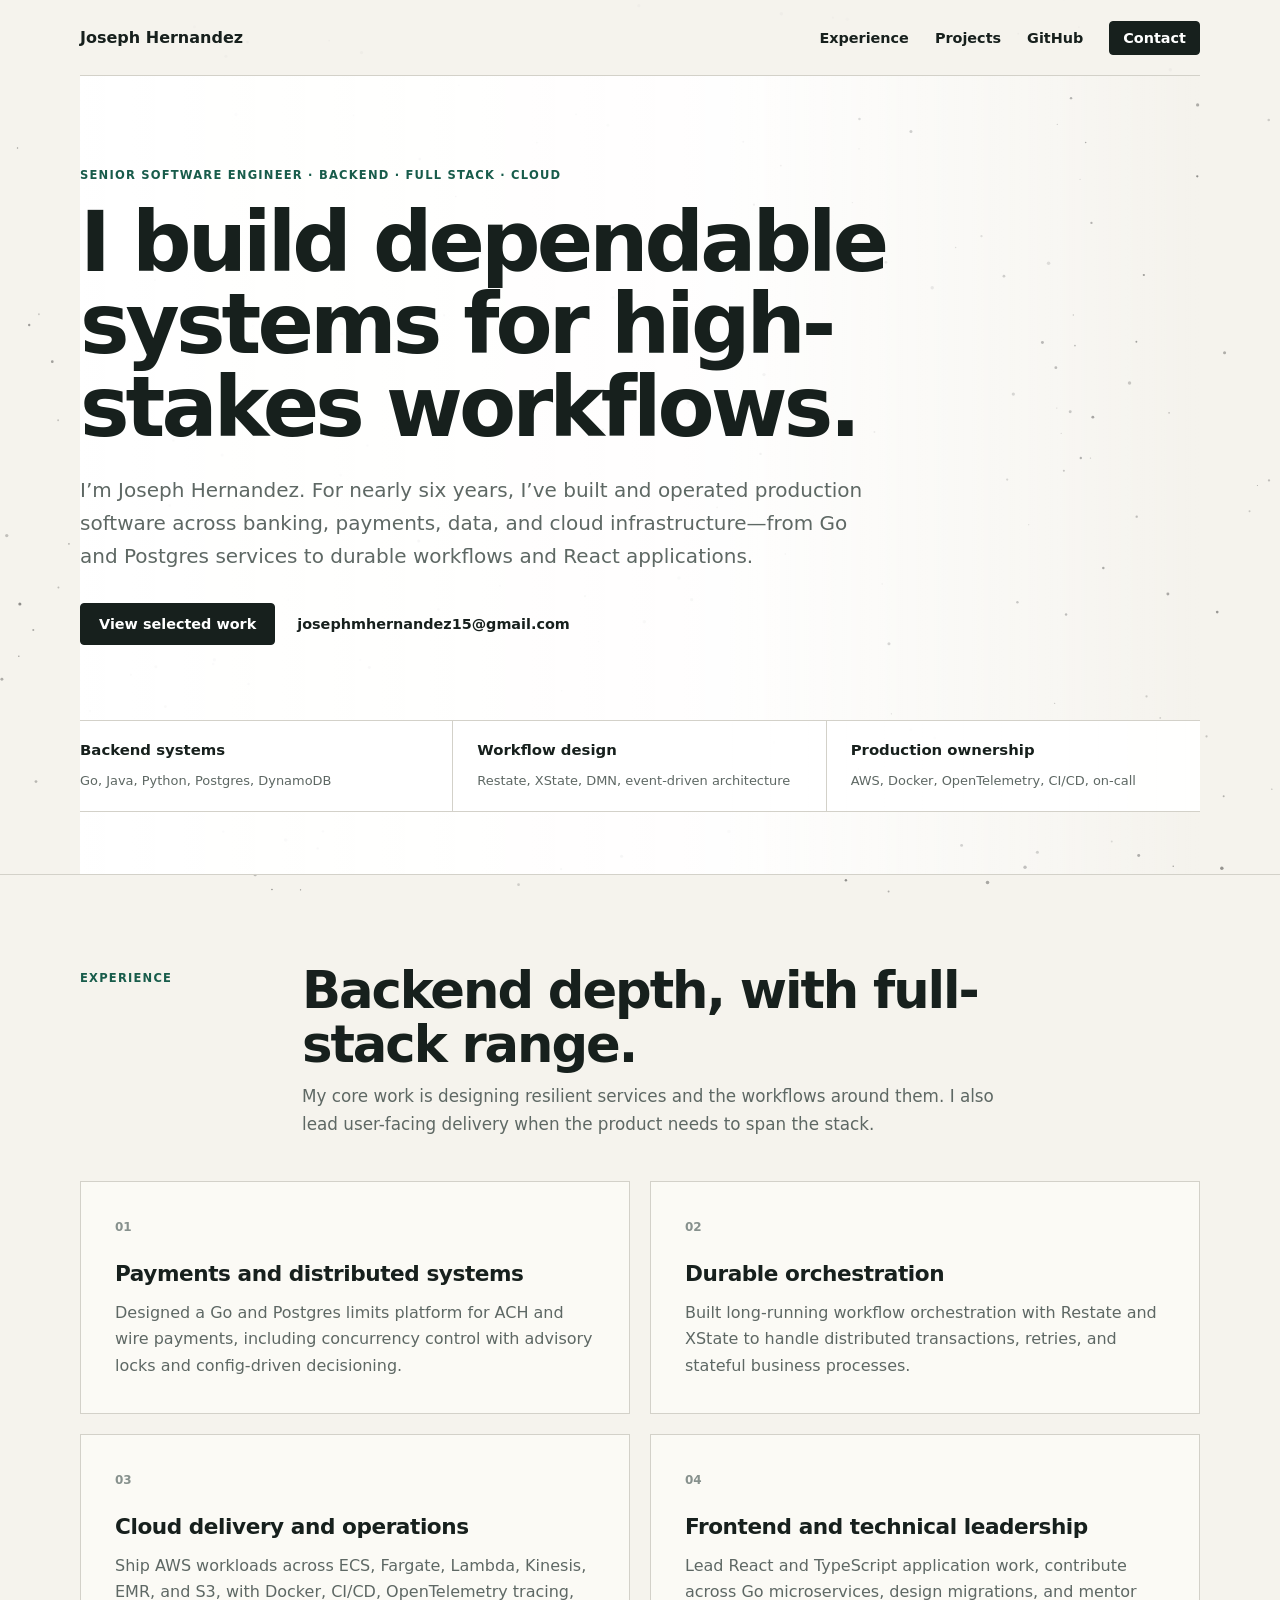
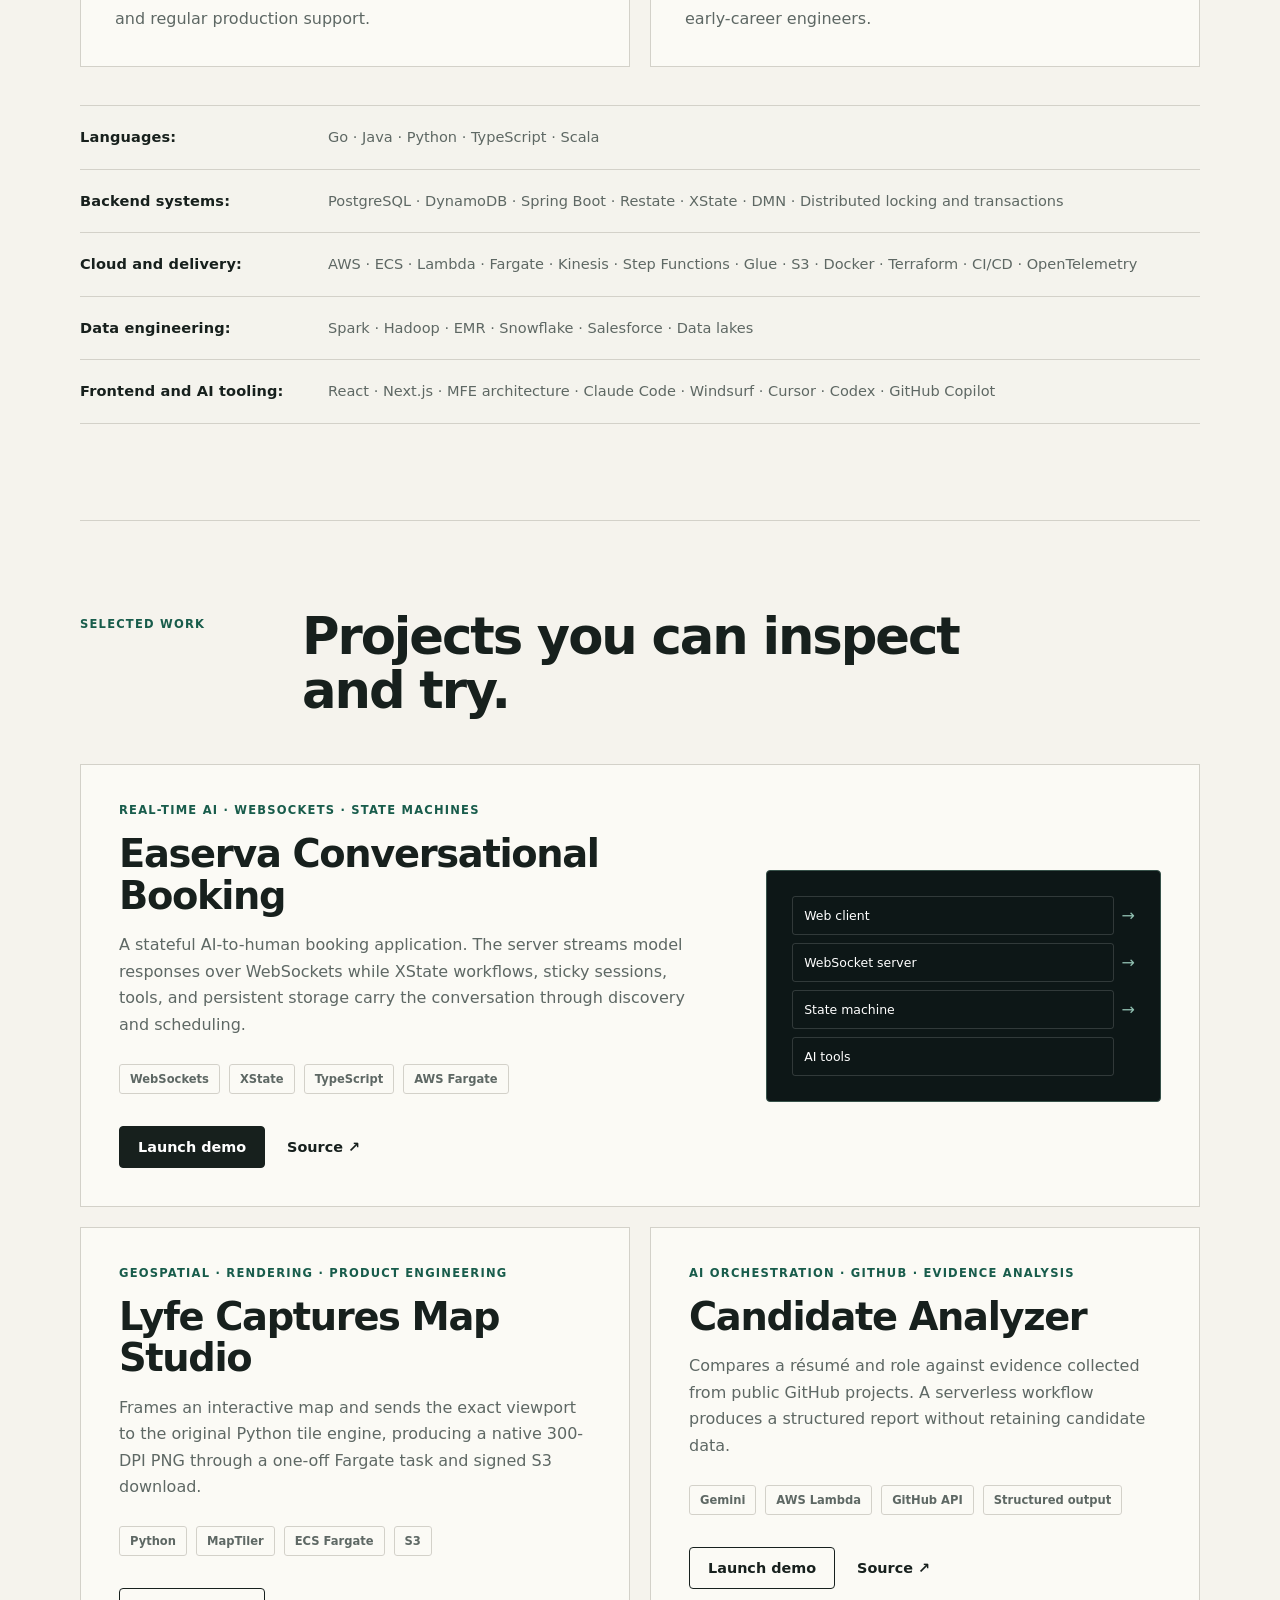
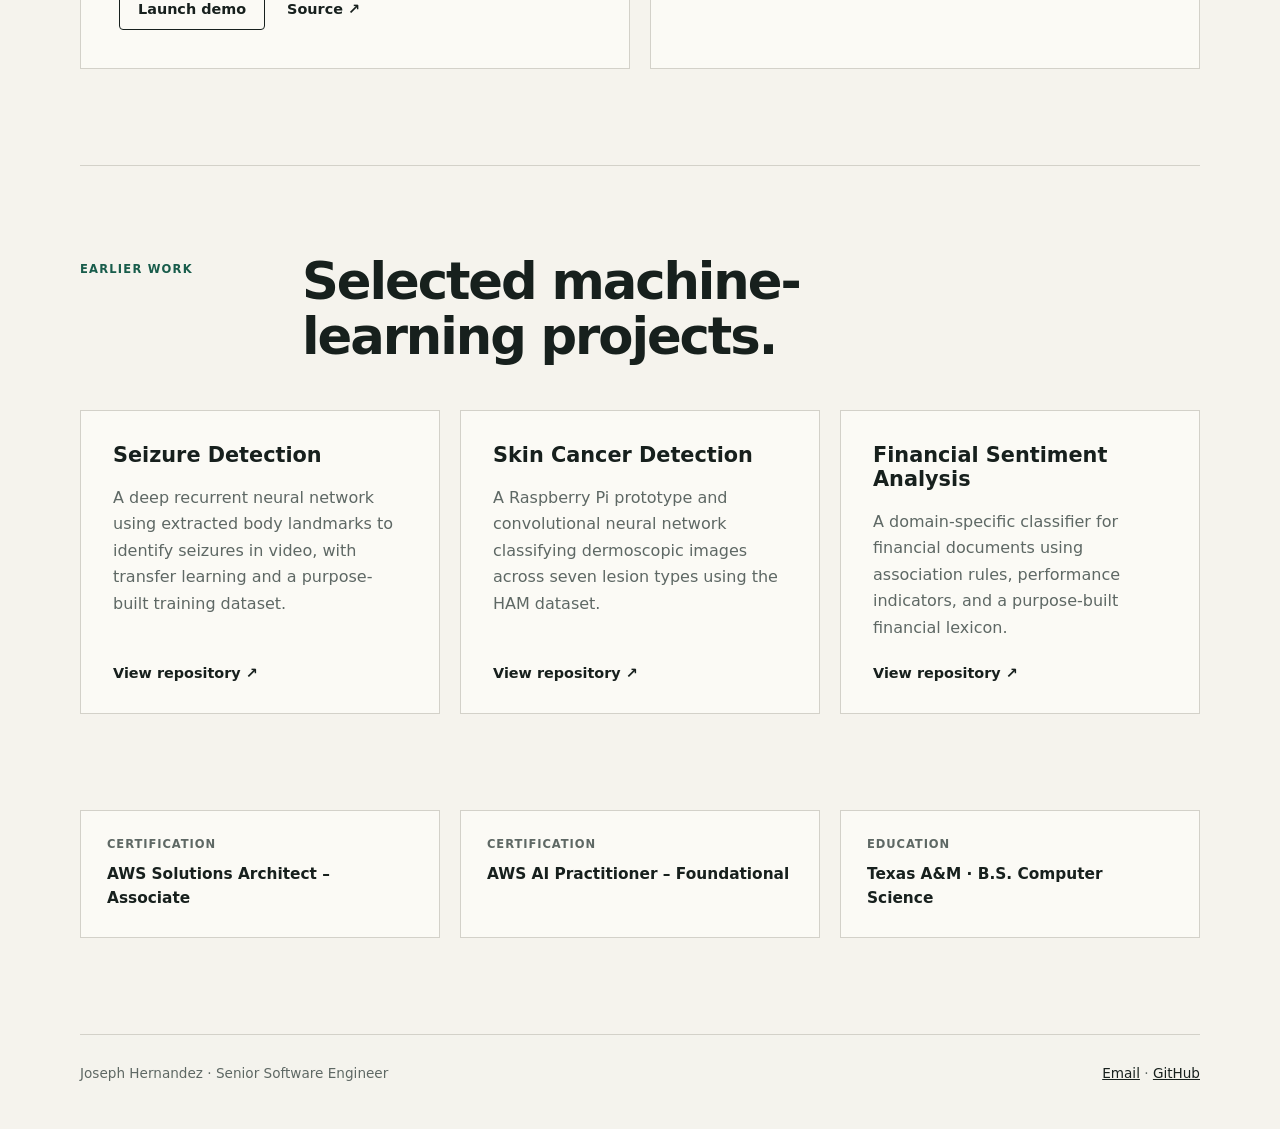
==== commit fe90704e: "Feature Map Studio as second project" ====
--- a/index.html
+++ b/index.html
@@ -82,19 +82,19 @@
         </article>
 
         <article class="project">
+          <p class="project-label">GEOSPATIAL · RENDERING · PRODUCT ENGINEERING</p>
+          <h3>Lyfe Captures Map Studio</h3>
+          <p>Frames an interactive map and sends the exact viewport to the original Python tile engine, producing a native 300-DPI PNG through a one-off Fargate task and signed S3 download.</p>
+          <ul class="tags"><li>Python</li><li>MapTiler</li><li>ECS Fargate</li><li>S3</li></ul>
+          <div class="project-actions"><a class="button secondary" href="/demos/maps/">Launch demo</a><a class="text-link" href="https://github.com/josephmhernandez/map-poster-generator">Source ↗</a></div>
+        </article>
+
+        <article class="project">
           <p class="project-label">AI ORCHESTRATION · GITHUB · EVIDENCE ANALYSIS</p>
           <h3>Candidate Analyzer</h3>
           <p>Compares a résumé and role against evidence collected from public GitHub projects. A serverless workflow produces a structured report without retaining candidate data.</p>
           <ul class="tags"><li>Gemini</li><li>AWS Lambda</li><li>GitHub API</li><li>Structured output</li></ul>
           <div class="project-actions"><a class="button secondary" href="/demos/candidate/">Launch demo</a><a class="text-link" href="https://github.com/josephmhernandez/candidate-analyzer-demo">Source ↗</a></div>
-        </article>
-
-        <article class="project">
-          <p class="project-label">GEOSPATIAL · RENDERING · PRODUCT ENGINEERING</p>
-          <h3>Lyfe Captures Map Studio</h3>
-          <p>Frames an interactive map and sends the exact viewport to the original Python tile engine, producing a native 300-DPI PNG through a one-off Fargate task and signed S3 download.</p>
-          <ul class="tags"><li>Python</li><li>MapTiler</li><li>ECS Fargate</li><li>S3</li></ul>
-          <div class="project-actions"><a class="button secondary" href="/demos/maps/">Launch demo</a><a class="text-link" href="https://github.com/josephmhernandez/map-poster-generator">Source ↗</a></div>
         </article>
       </div>
     </section>
--- a/assets/site-tuning.css
+++ b/assets/site-tuning.css
@@ -95,6 +95,15 @@
 
 .hero-facts span {
   color: var(--muted);
+}
+
+.hero-facts strong,
+.hero-facts span {
+  display: block;
+}
+
+.hero-facts strong {
+  margin-bottom: 7px;
 }
 
 .skills {
@@ -219,12 +228,30 @@
 
   .hero-facts {
     margin-top: 54px;
+    gap: 14px;
+    border: 0;
+    background: transparent;
   }
 
   .hero-facts div,
   .hero-facts div:first-child {
-    padding: 18px 0;
-    border-color: var(--line);
+    display: block;
+    padding: 20px;
+    border: 1px solid var(--line);
+    background: #fffffff0;
+  }
+
+  .hero-facts div:last-child {
+    border: 1px solid var(--line);
+  }
+
+  .hero-facts strong {
+    margin-bottom: 9px;
+    line-height: 1.25;
+  }
+
+  .hero-facts span {
+    line-height: 1.55;
   }
 
   .section {
@@ -353,6 +380,17 @@
     padding-top: 58px;
   }
 
+  .hero-facts {
+    margin-top: 46px;
+    gap: 12px;
+  }
+
+  .hero-facts div,
+  .hero-facts div:first-child,
+  .hero-facts div:last-child {
+    padding: 18px;
+  }
+
   .hero .eyebrow,
   .project-label {
     line-height: 1.55;
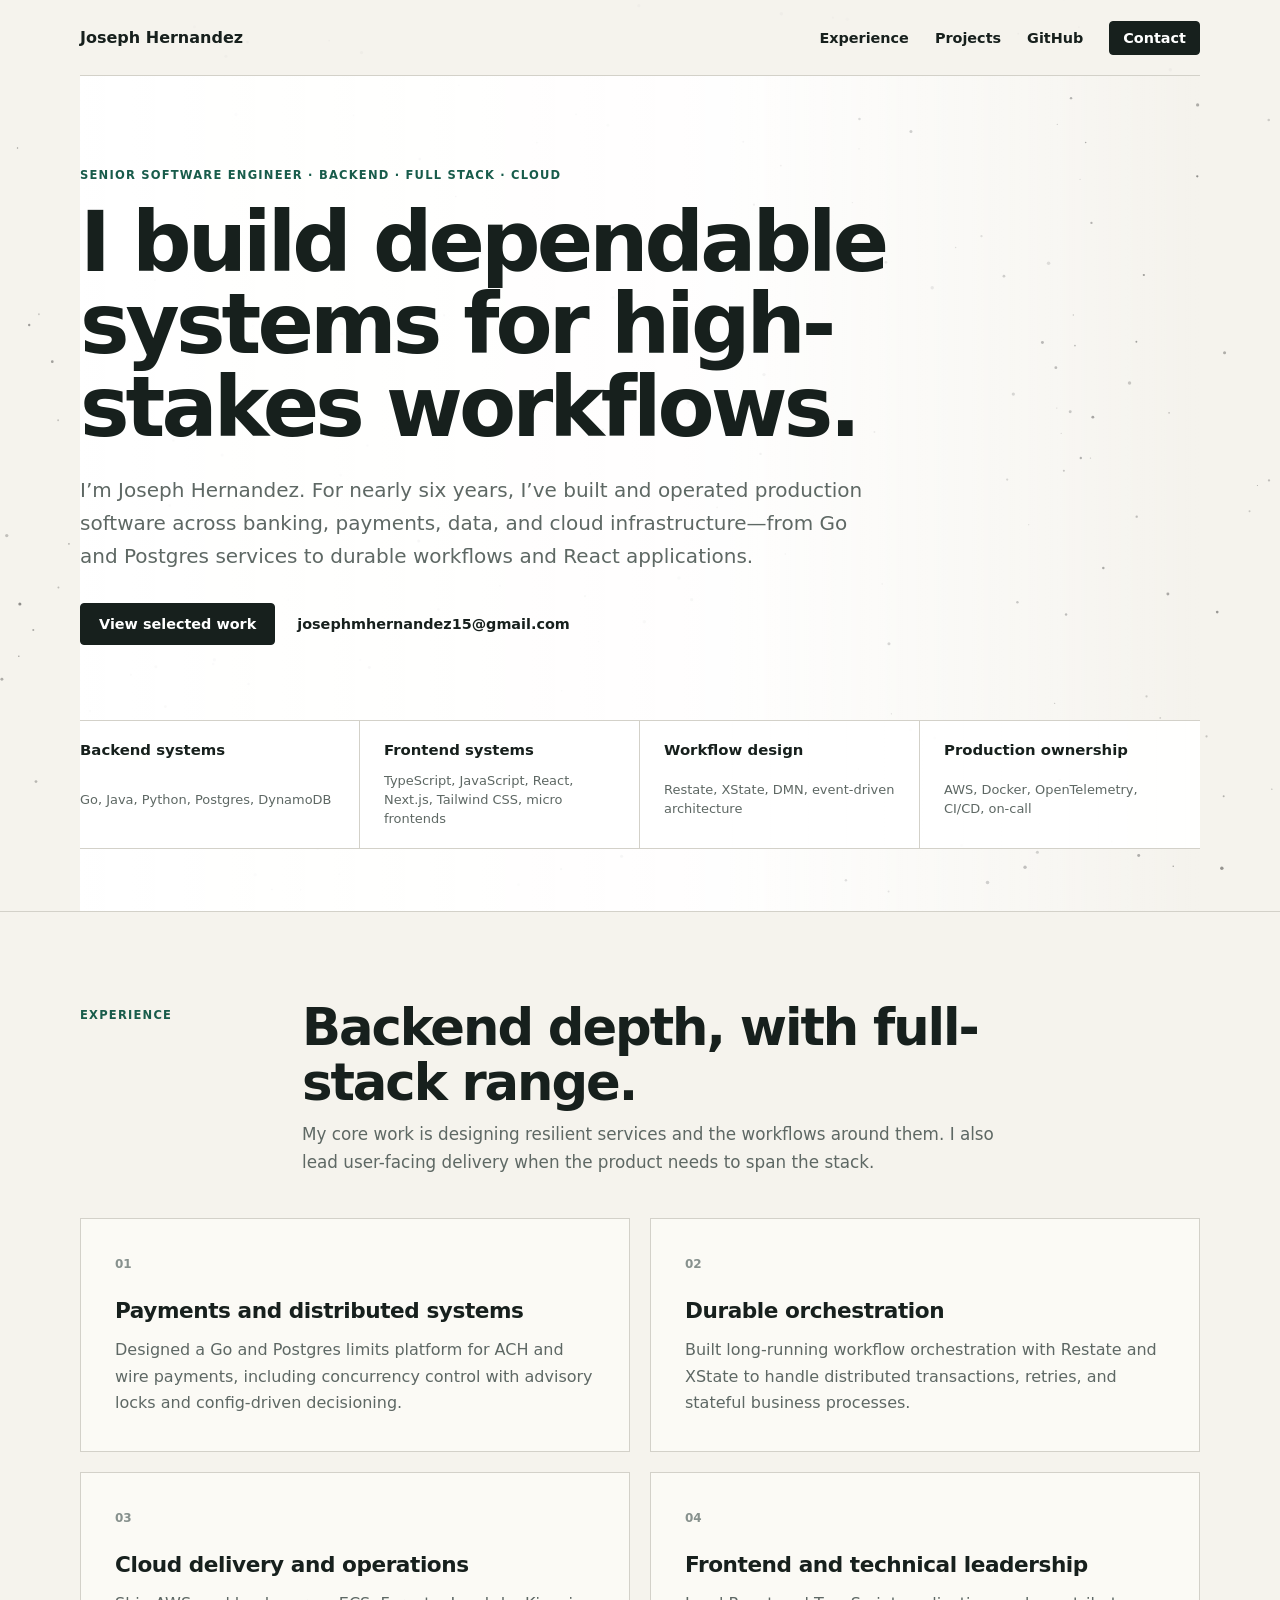
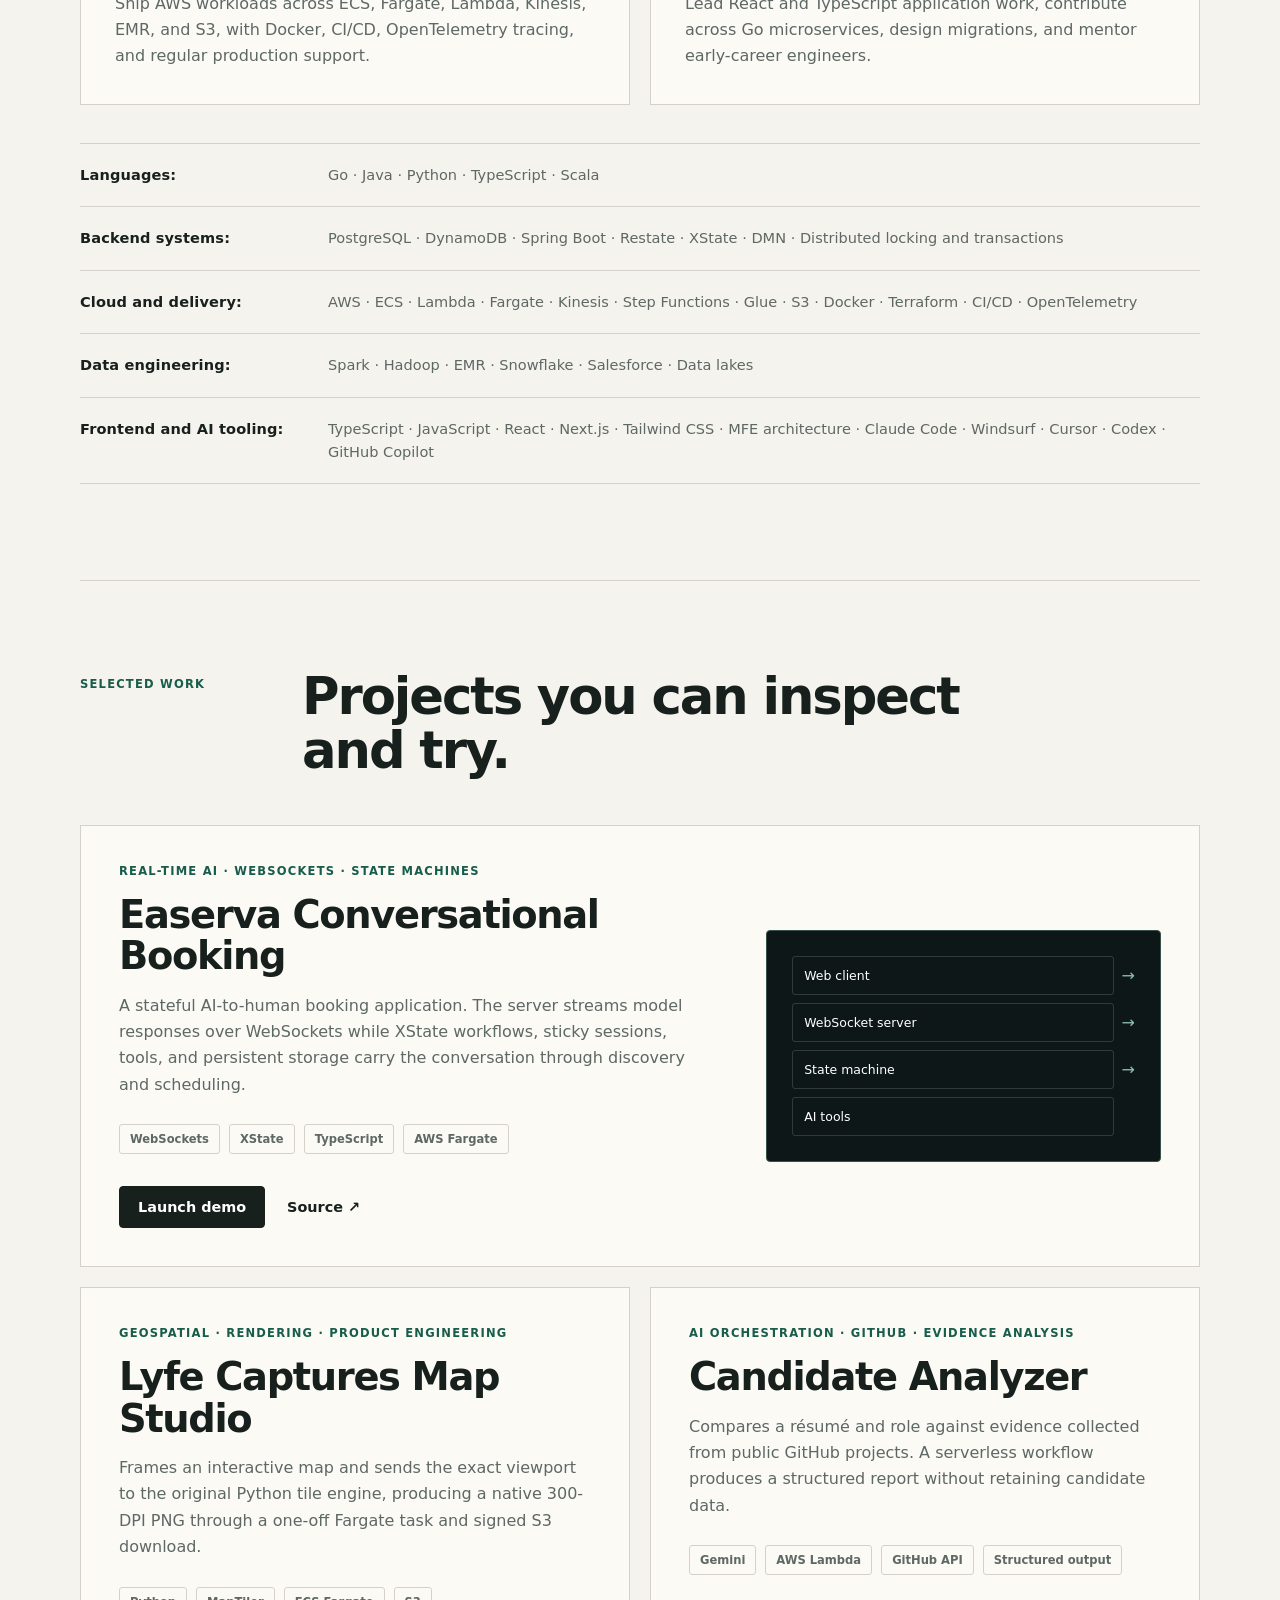
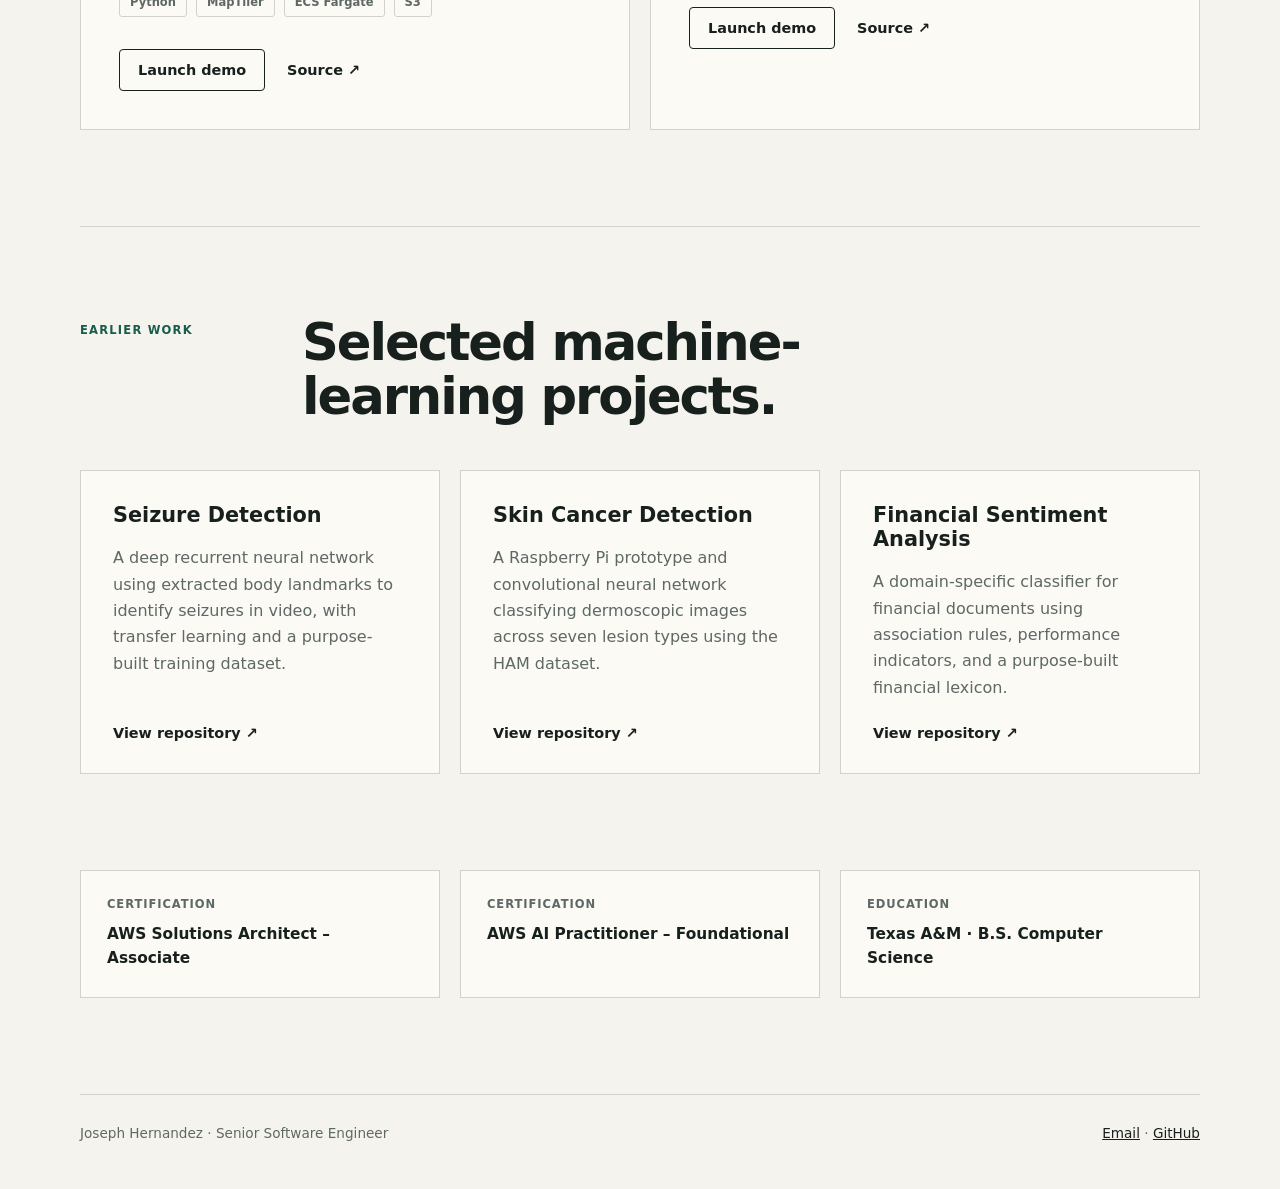
==== commit b75c7de1: "Add frontend systems to portfolio summary" ====
--- a/index.html
+++ b/index.html
@@ -38,6 +38,7 @@
         </div>
         <div class="hero-facts" aria-label="Professional focus">
           <div><strong>Backend systems</strong><span>Go, Java, Python, Postgres, DynamoDB</span></div>
+          <div><strong>Frontend systems</strong><span>TypeScript, JavaScript, React, Next.js, Tailwind CSS, micro frontends</span></div>
           <div><strong>Workflow design</strong><span>Restate, XState, DMN, event-driven architecture</span></div>
           <div><strong>Production ownership</strong><span>AWS, Docker, OpenTelemetry, CI/CD, on-call</span></div>
         </div>
@@ -63,7 +64,7 @@
         <div><strong>Backend systems:</strong><span>PostgreSQL · DynamoDB · Spring Boot · Restate · XState · DMN · Distributed locking and transactions</span></div>
         <div><strong>Cloud and delivery:</strong><span>AWS · ECS · Lambda · Fargate · Kinesis · Step Functions · Glue · S3 · Docker · Terraform · CI/CD · OpenTelemetry</span></div>
         <div><strong>Data engineering:</strong><span>Spark · Hadoop · EMR · Snowflake · Salesforce · Data lakes</span></div>
-        <div><strong>Frontend and AI tooling:</strong><span>React · Next.js · MFE architecture · Claude Code · Windsurf · Cursor · Codex · GitHub Copilot</span></div>
+        <div><strong>Frontend and AI tooling:</strong><span>TypeScript · JavaScript · React · Next.js · Tailwind CSS · MFE architecture · Claude Code · Windsurf · Cursor · Codex · GitHub Copilot</span></div>
       </div>
     </section>
 
--- a/assets/site-tuning.css
+++ b/assets/site-tuning.css
@@ -53,6 +53,7 @@
 }
 
 .hero-facts {
+  grid-template-columns: repeat(4, minmax(0, 1fr));
   border-color: var(--line);
   background: #fffffff0;
 }
@@ -227,6 +228,7 @@
   }
 
   .hero-facts {
+    grid-template-columns: 1fr;
     margin-top: 54px;
     gap: 14px;
     border: 0;
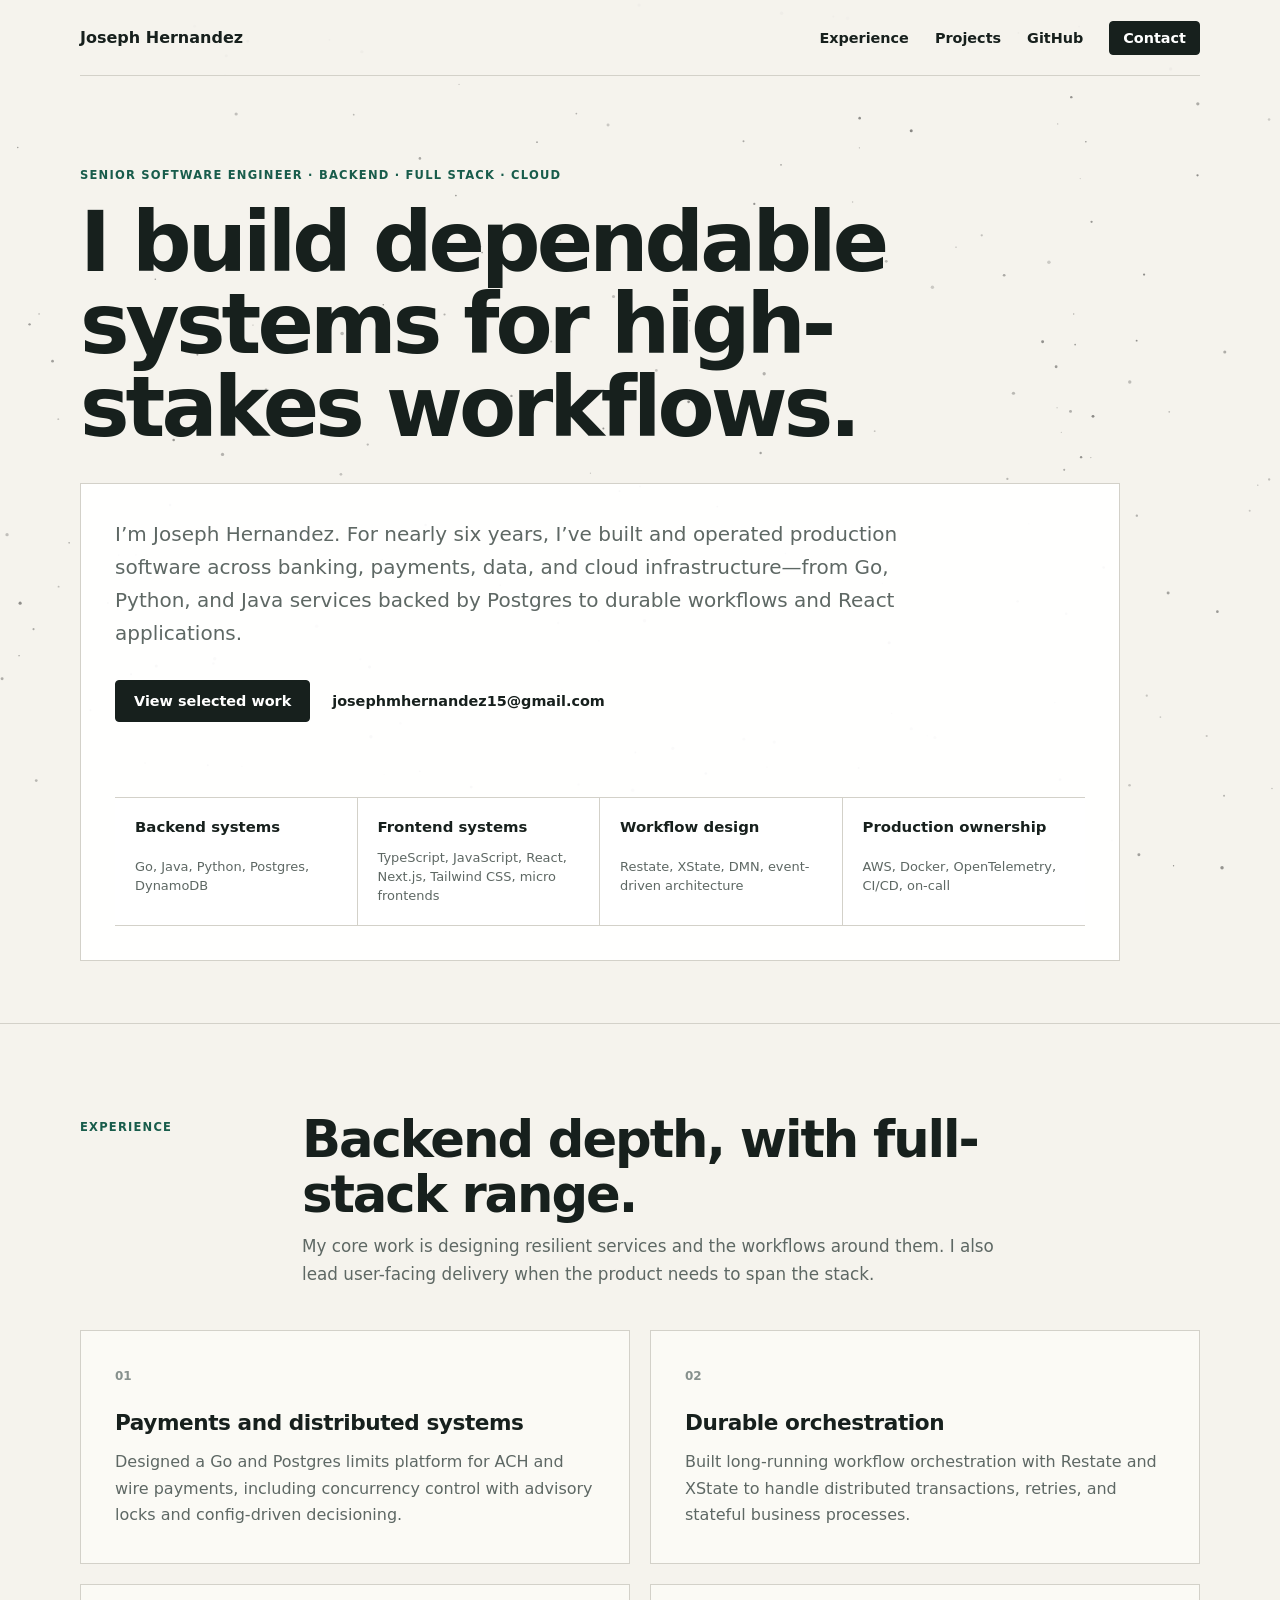
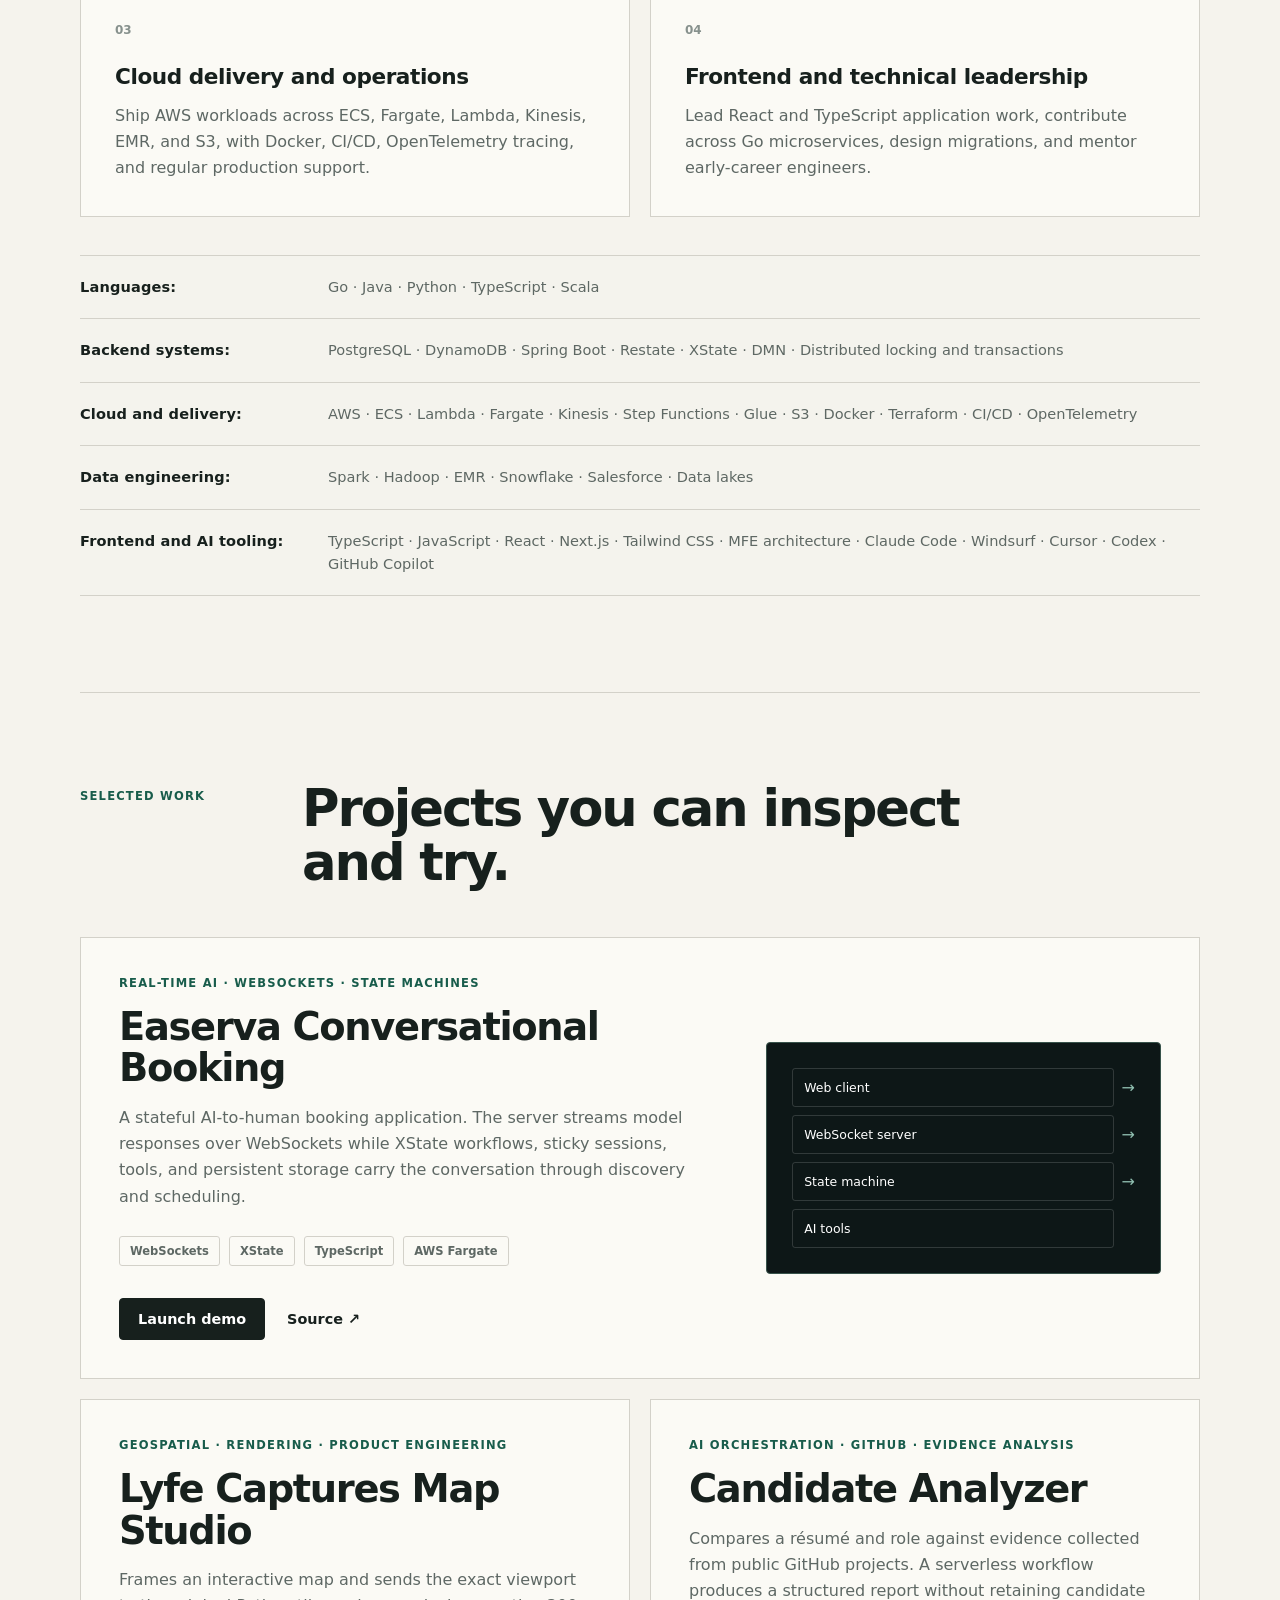
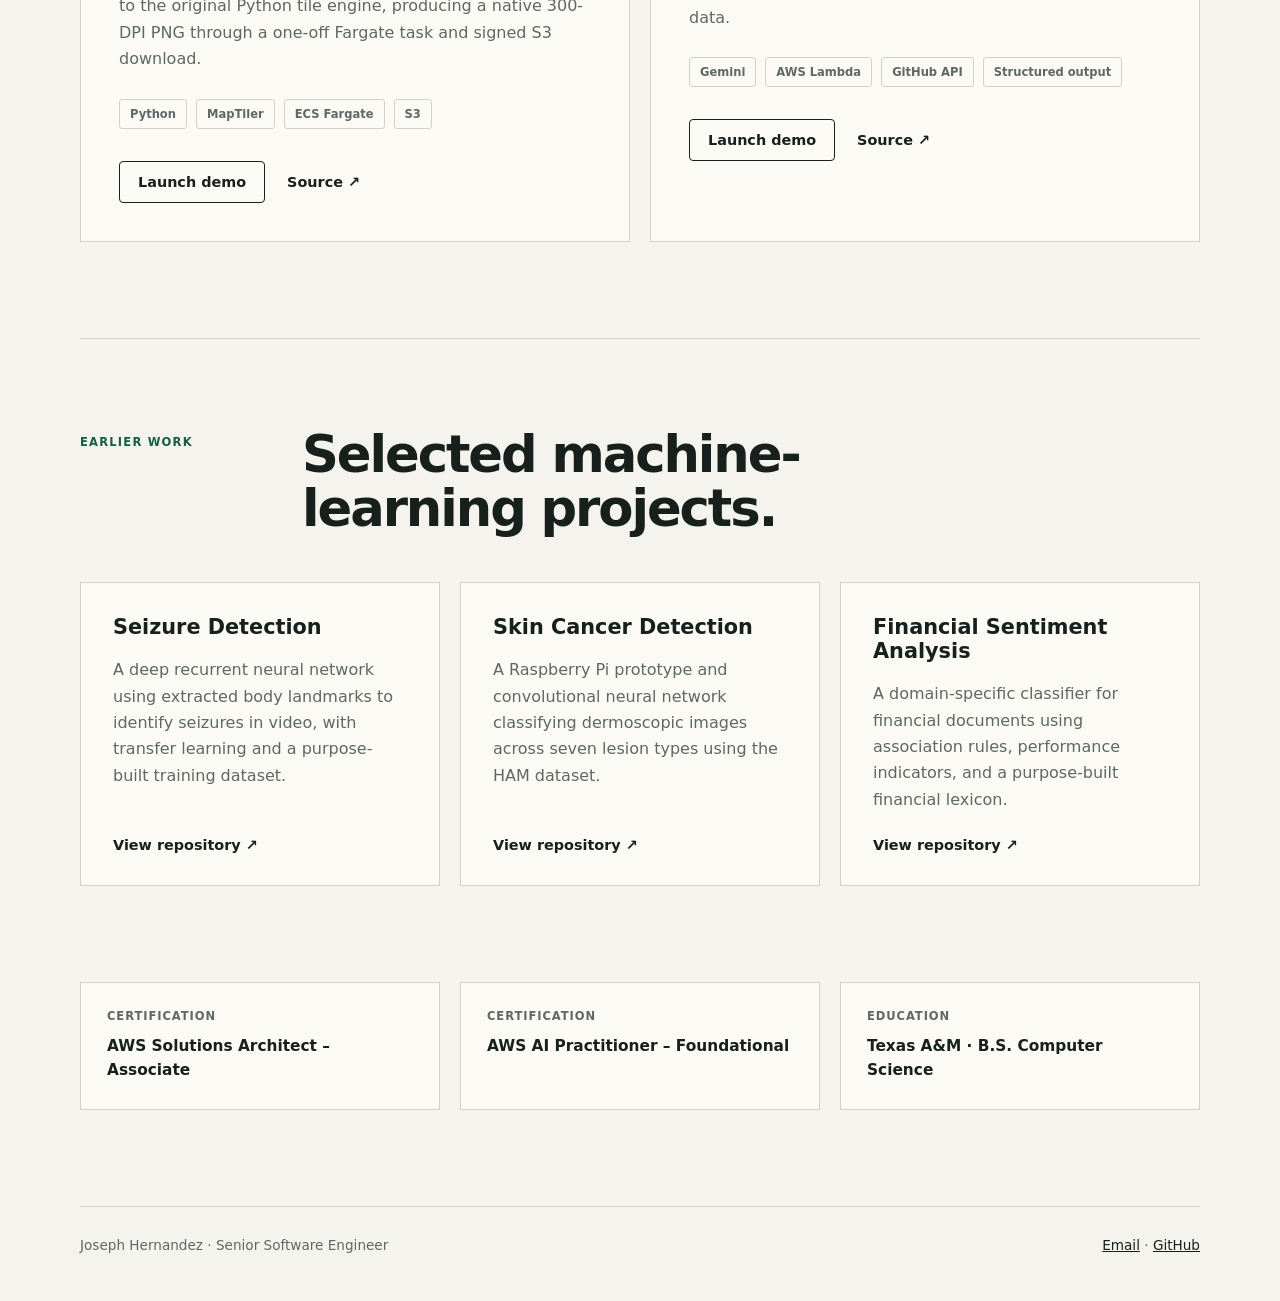
==== commit 30c6458f: "Refine hero layout and technology summary" ====
--- a/index.html
+++ b/index.html
@@ -31,16 +31,18 @@
       <div class="hero wrap">
         <p class="eyebrow">SENIOR SOFTWARE ENGINEER · BACKEND · FULL STACK · CLOUD</p>
         <h1>I build dependable systems for high-stakes workflows.</h1>
-        <p class="lede">I’m Joseph Hernandez. For nearly six years, I’ve built and operated production software across banking, payments, data, and cloud infrastructure—from Go and Postgres services to durable workflows and React applications.</p>
-        <div class="actions">
-          <a class="button light" href="#work">View selected work</a>
-          <a class="text-link light-link" href="mailto:josephmhernandez15@gmail.com">josephmhernandez15@gmail.com</a>
-        </div>
-        <div class="hero-facts" aria-label="Professional focus">
-          <div><strong>Backend systems</strong><span>Go, Java, Python, Postgres, DynamoDB</span></div>
-          <div><strong>Frontend systems</strong><span>TypeScript, JavaScript, React, Next.js, Tailwind CSS, micro frontends</span></div>
-          <div><strong>Workflow design</strong><span>Restate, XState, DMN, event-driven architecture</span></div>
-          <div><strong>Production ownership</strong><span>AWS, Docker, OpenTelemetry, CI/CD, on-call</span></div>
+        <div class="hero-summary">
+          <p class="lede">I’m Joseph Hernandez. For nearly six years, I’ve built and operated production software across banking, payments, data, and cloud infrastructure—from Go, Python, and Java services backed by Postgres to durable workflows and React applications.</p>
+          <div class="actions">
+            <a class="button light" href="#work">View selected work</a>
+            <a class="text-link light-link" href="mailto:josephmhernandez15@gmail.com">josephmhernandez15@gmail.com</a>
+          </div>
+          <div class="hero-facts" aria-label="Professional focus">
+            <div><strong>Backend systems</strong><span>Go, Java, Python, Postgres, DynamoDB</span></div>
+            <div><strong>Frontend systems</strong><span>TypeScript, JavaScript, React, Next.js, Tailwind CSS, micro frontends</span></div>
+            <div><strong>Workflow design</strong><span>Restate, XState, DMN, event-driven architecture</span></div>
+            <div><strong>Production ownership</strong><span>AWS, Docker, OpenTelemetry, CI/CD, on-call</span></div>
+          </div>
         </div>
       </div>
     </section>
--- a/assets/site-tuning.css
+++ b/assets/site-tuning.css
@@ -27,7 +27,15 @@
 }
 
 .hero {
-  background: linear-gradient(90deg, #fffffff5 0, #ffffffe8 58%, #ffffff5c 86%, transparent 100%);
+  background: transparent;
+}
+
+.hero-summary {
+  max-width: 1040px;
+  margin-top: 34px;
+  padding: 34px;
+  border: 1px solid var(--line);
+  background: #fffffff0;
 }
 
 .hero .eyebrow {
@@ -91,7 +99,12 @@
 }
 
 .hero-facts div {
+  padding-inline: 20px;
   border-color: var(--line);
+}
+
+.hero-facts div:first-child {
+  padding-left: 20px;
 }
 
 .hero-facts span {
@@ -216,7 +229,12 @@
 
   .hero {
     padding: 68px 0 46px;
-    background: #fffffff0;
+    background: transparent;
+  }
+
+  .hero-summary {
+    margin-top: 28px;
+    padding: 24px;
   }
 
   h1 {
@@ -229,7 +247,7 @@
 
   .hero-facts {
     grid-template-columns: 1fr;
-    margin-top: 54px;
+    margin-top: 44px;
     gap: 14px;
     border: 0;
     background: transparent;
@@ -382,8 +400,13 @@
     padding-top: 58px;
   }
 
+  .hero-summary {
+    margin-top: 24px;
+    padding: 20px;
+  }
+
   .hero-facts {
-    margin-top: 46px;
+    margin-top: 38px;
     gap: 12px;
   }
 
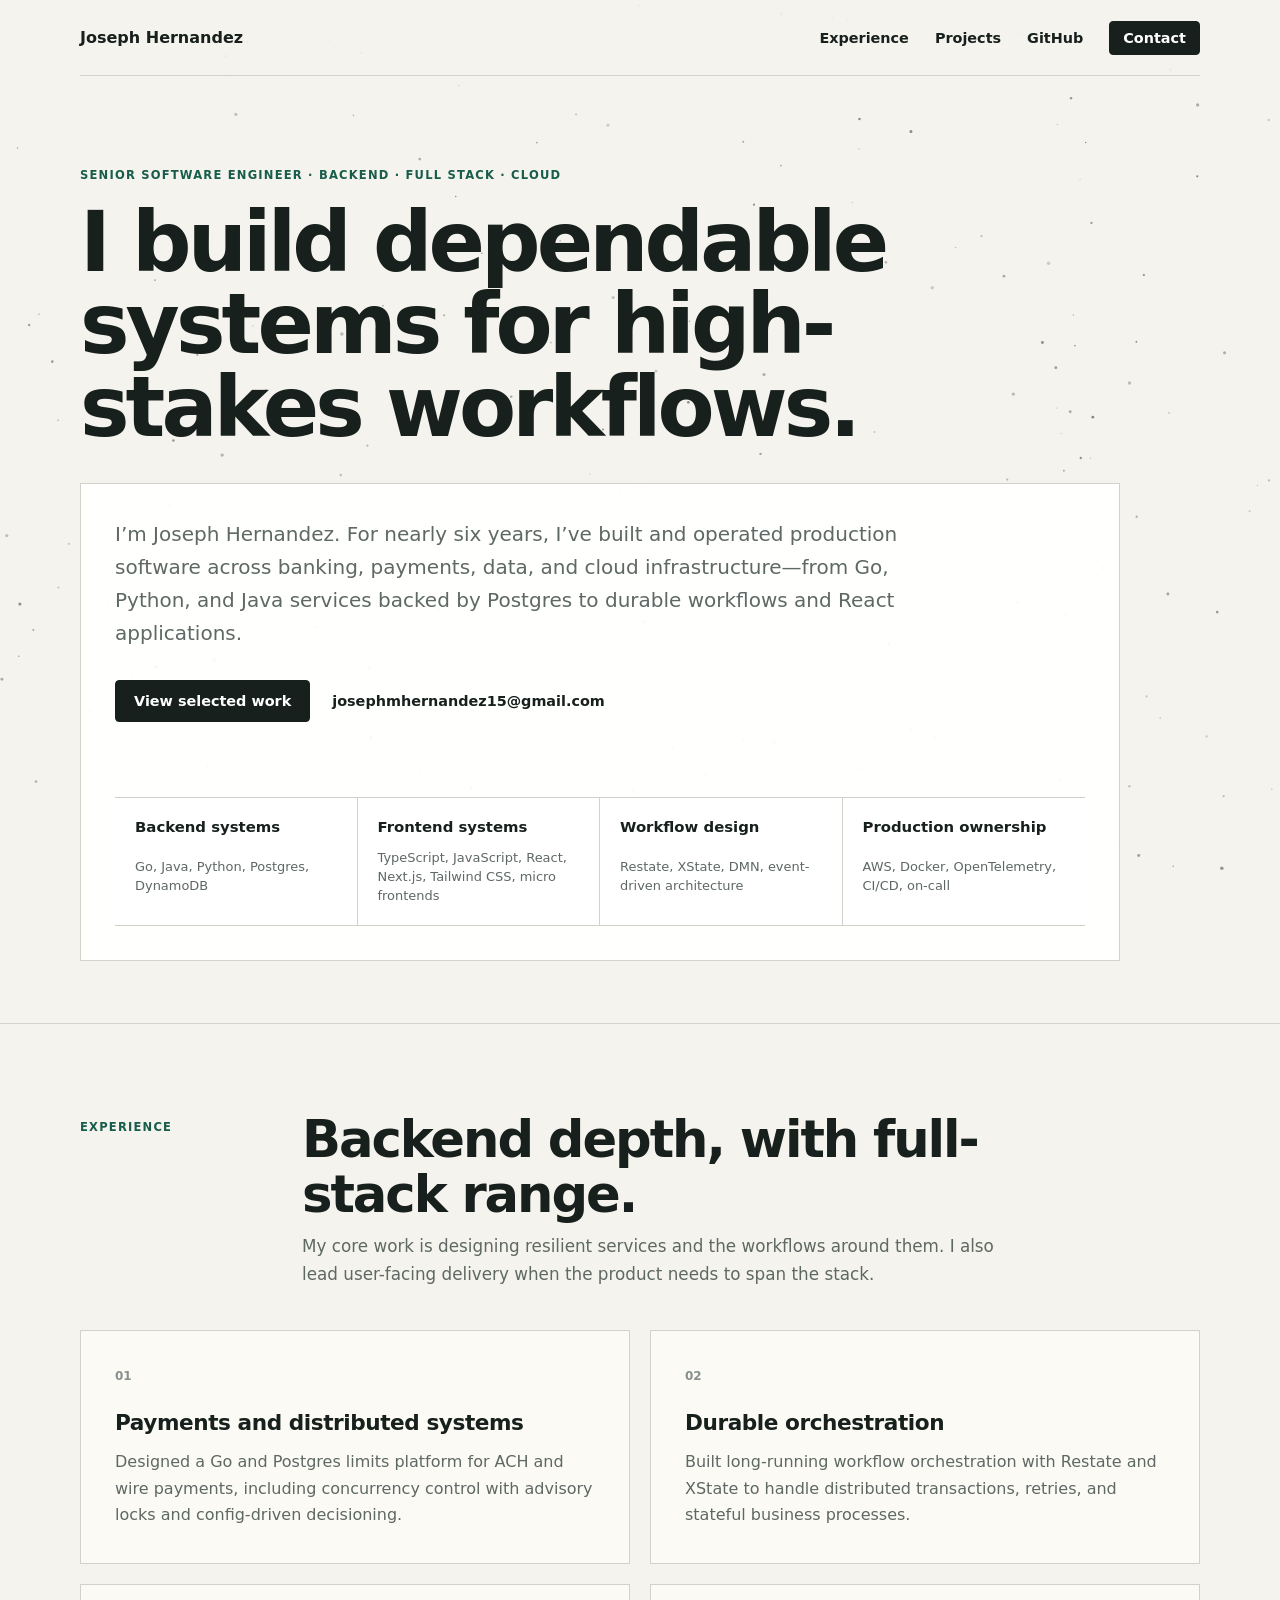
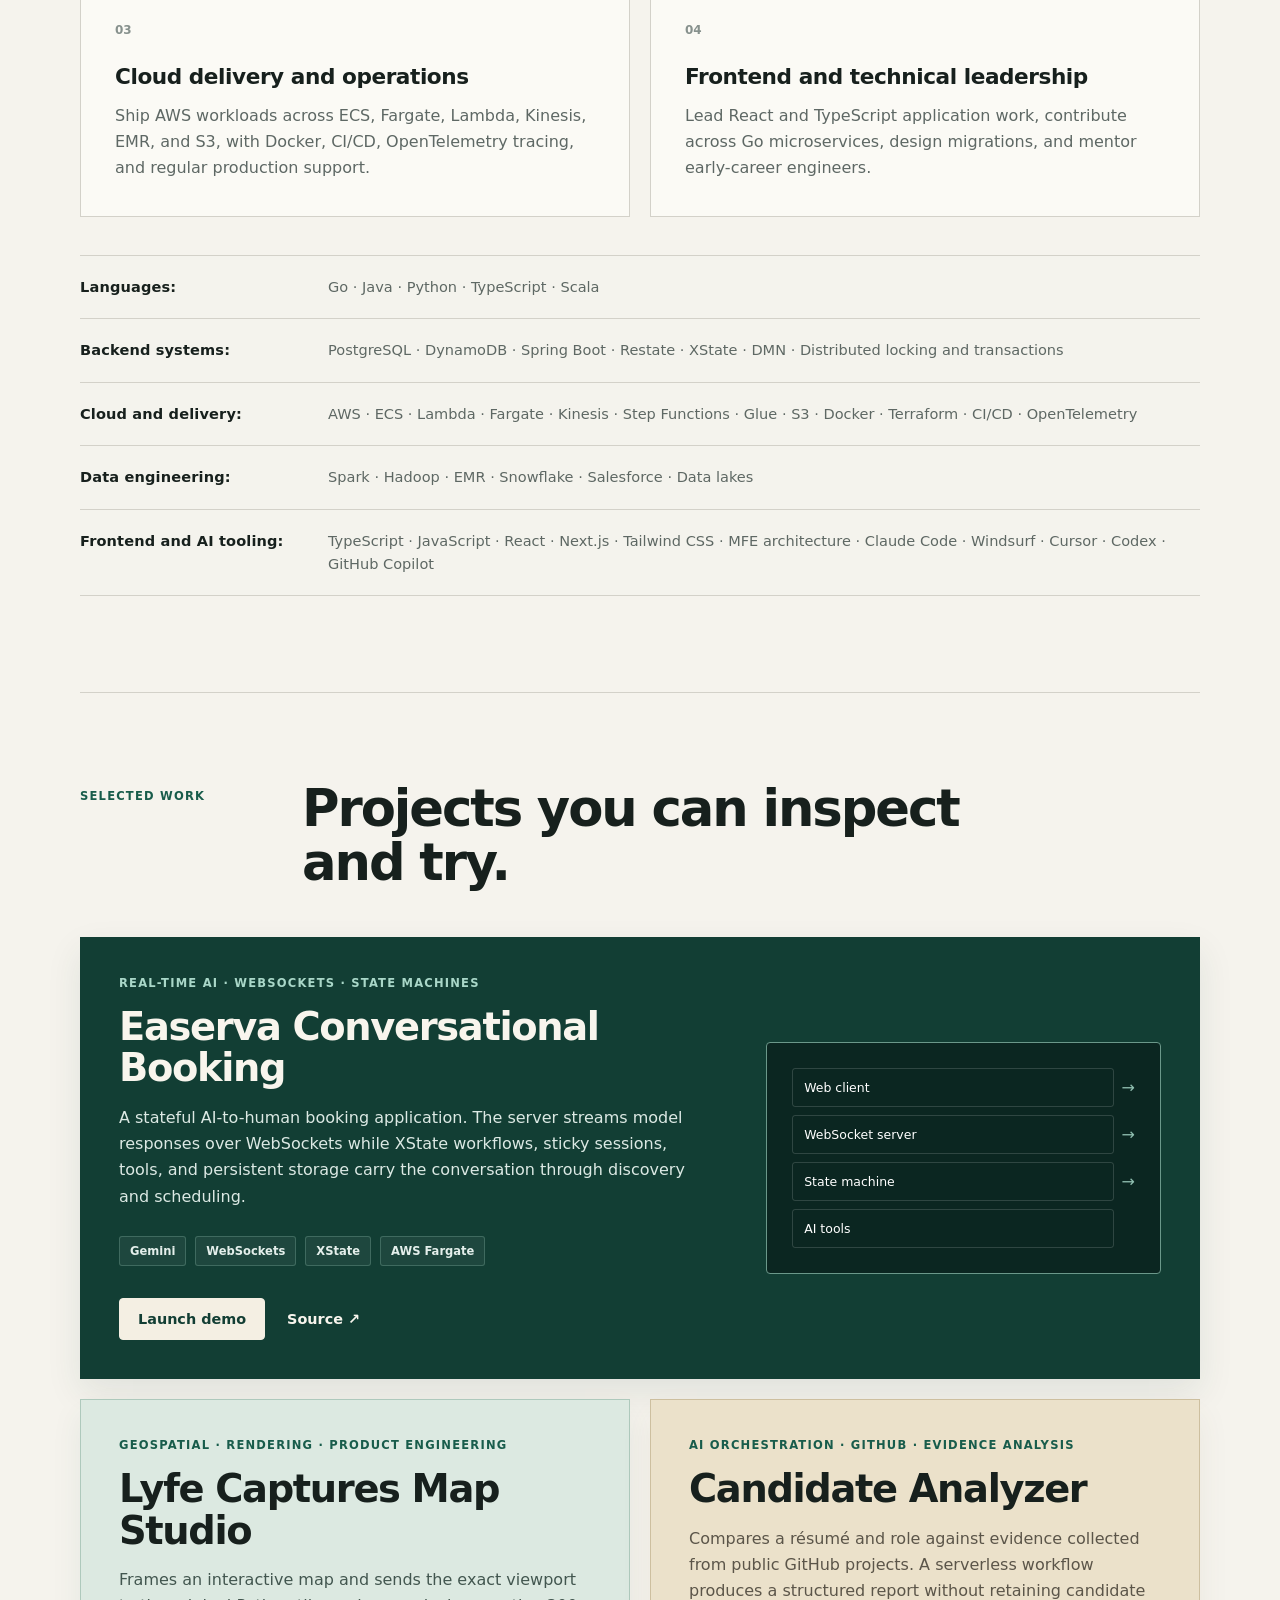
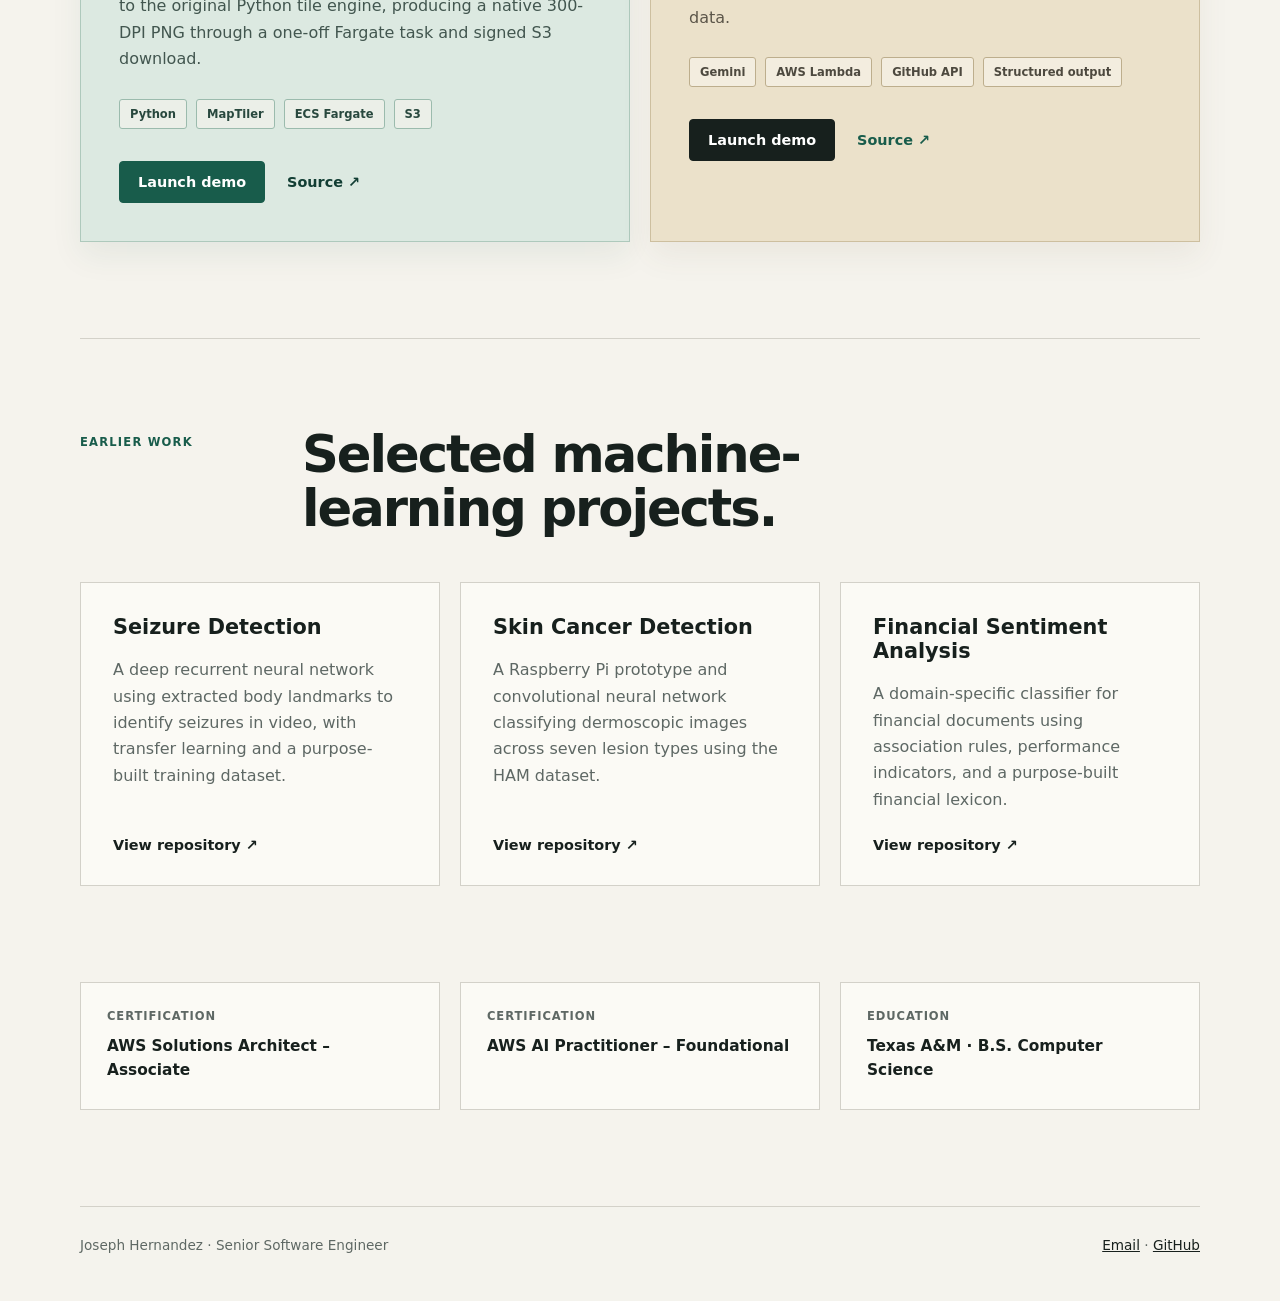
==== commit 09e755c8: "Give portfolio demos distinct card treatments" ====
--- a/index.html
+++ b/index.html
@@ -73,18 +73,18 @@
     <section id="work" class="work wrap section">
       <div class="section-heading compact"><p class="eyebrow">SELECTED WORK</p><div><h2>Projects you can inspect and try.</h2></div></div>
       <div class="project-grid">
-        <article class="project featured">
+        <article class="project featured easerva-card">
           <div class="project-copy">
             <p class="project-label">REAL-TIME AI · WEBSOCKETS · STATE MACHINES</p>
             <h3>Easerva Conversational Booking</h3>
             <p>A stateful AI-to-human booking application. The server streams model responses over WebSockets while XState workflows, sticky sessions, tools, and persistent storage carry the conversation through discovery and scheduling.</p>
-            <ul class="tags"><li>WebSockets</li><li>XState</li><li>TypeScript</li><li>AWS Fargate</li></ul>
+            <ul class="tags"><li>Gemini</li><li>WebSockets</li><li>XState</li><li>AWS Fargate</li></ul>
             <div class="project-actions"><a class="button" href="https://chat-demo.josephmhernandez.com/chat">Launch demo</a><a class="text-link" href="https://github.com/josephmhernandez/easerva-conversational-booking-demo">Source ↗</a></div>
           </div>
           <div class="system-view" aria-hidden="true"><span>Web client</span><i>→</i><span>WebSocket server</span><i>→</i><span>State machine</span><i>→</i><span>AI tools</span></div>
         </article>
 
-        <article class="project">
+        <article class="project map-card">
           <p class="project-label">GEOSPATIAL · RENDERING · PRODUCT ENGINEERING</p>
           <h3>Lyfe Captures Map Studio</h3>
           <p>Frames an interactive map and sends the exact viewport to the original Python tile engine, producing a native 300-DPI PNG through a one-off Fargate task and signed S3 download.</p>
@@ -92,7 +92,7 @@
           <div class="project-actions"><a class="button secondary" href="/demos/maps/">Launch demo</a><a class="text-link" href="https://github.com/josephmhernandez/map-poster-generator">Source ↗</a></div>
         </article>
 
-        <article class="project">
+        <article class="project candidate-card">
           <p class="project-label">AI ORCHESTRATION · GITHUB · EVIDENCE ANALYSIS</p>
           <h3>Candidate Analyzer</h3>
           <p>Compares a résumé and role against evidence collected from public GitHub projects. A serverless workflow produces a structured report without retaining candidate data.</p>
--- a/assets/site-tuning.css
+++ b/assets/site-tuning.css
@@ -146,6 +146,130 @@
 
 .project {
   padding: 38px;
+  transition: transform .2s ease, box-shadow .2s ease, border-color .2s ease;
+}
+
+.project:hover {
+  transform: translateY(-4px);
+}
+
+.easerva-card {
+  border-color: #123e34;
+  background: #123e34;
+  color: #f8f5ed;
+  box-shadow: 0 14px 34px #123e3417;
+}
+
+.easerva-card:hover {
+  border-color: #0b2d26;
+  box-shadow: 0 20px 44px #123e3438;
+}
+
+.easerva-card .project-label {
+  color: #a9d7c8;
+}
+
+.easerva-card p:not(.project-label) {
+  color: #dce9e4;
+}
+
+.easerva-card .tags li {
+  border-color: #8ab8a94f;
+  background: #ffffff0d;
+  color: #e4efeb;
+}
+
+.easerva-card .button {
+  border-color: #f4efe3;
+  background: #f4efe3;
+  color: #123e34 !important;
+}
+
+.easerva-card .button:hover {
+  border-color: #add8ca;
+  background: #add8ca;
+  color: #0d1717 !important;
+}
+
+.easerva-card .text-link {
+  color: #f8f5ed;
+}
+
+.easerva-card .system-view {
+  border-color: #6b988a;
+  background: #0b2621;
+}
+
+.map-card {
+  border-color: #aec9bc;
+  background: #dce9e1;
+  box-shadow: 0 14px 30px #185c4b12;
+}
+
+.map-card:hover {
+  border-color: #7ba392;
+  box-shadow: 0 20px 40px #185c4b28;
+}
+
+.map-card p:not(.project-label) {
+  color: #42564f;
+}
+
+.map-card .tags li {
+  border-color: #9bbbad;
+  background: #f6f4ed99;
+  color: #28483e;
+}
+
+.map-card .button.secondary {
+  border-color: #185c4b;
+  background: #185c4b;
+  color: #fff !important;
+}
+
+.map-card .button.secondary:hover {
+  border-color: #0d1717;
+  background: #0d1717;
+}
+
+.map-card .text-link {
+  color: #123e34;
+}
+
+.candidate-card {
+  border-color: #cdbf9f;
+  background: #ebe1ca;
+  box-shadow: 0 14px 30px #66563512;
+}
+
+.candidate-card:hover {
+  border-color: #aa966d;
+  box-shadow: 0 20px 40px #66563529;
+}
+
+.candidate-card p:not(.project-label) {
+  color: #5b5549;
+}
+
+.candidate-card .tags li {
+  border-color: #bdae8d;
+  background: #fbfaf680;
+  color: #4d493f;
+}
+
+.candidate-card .button.secondary {
+  border-color: #17201d;
+  background: #17201d;
+  color: #fff !important;
+}
+
+.candidate-card .button.secondary:hover {
+  border-color: #185c4b;
+  background: #185c4b;
+}
+
+.candidate-card .text-link {
+  color: #185c4b;
 }
 
 .project p:not(.project-label) {
@@ -328,6 +452,10 @@
     padding: 30px;
   }
 
+  .project:hover {
+    transform: none;
+  }
+
   .project p:not(.project-label) {
     font-size: .95rem;
   }
